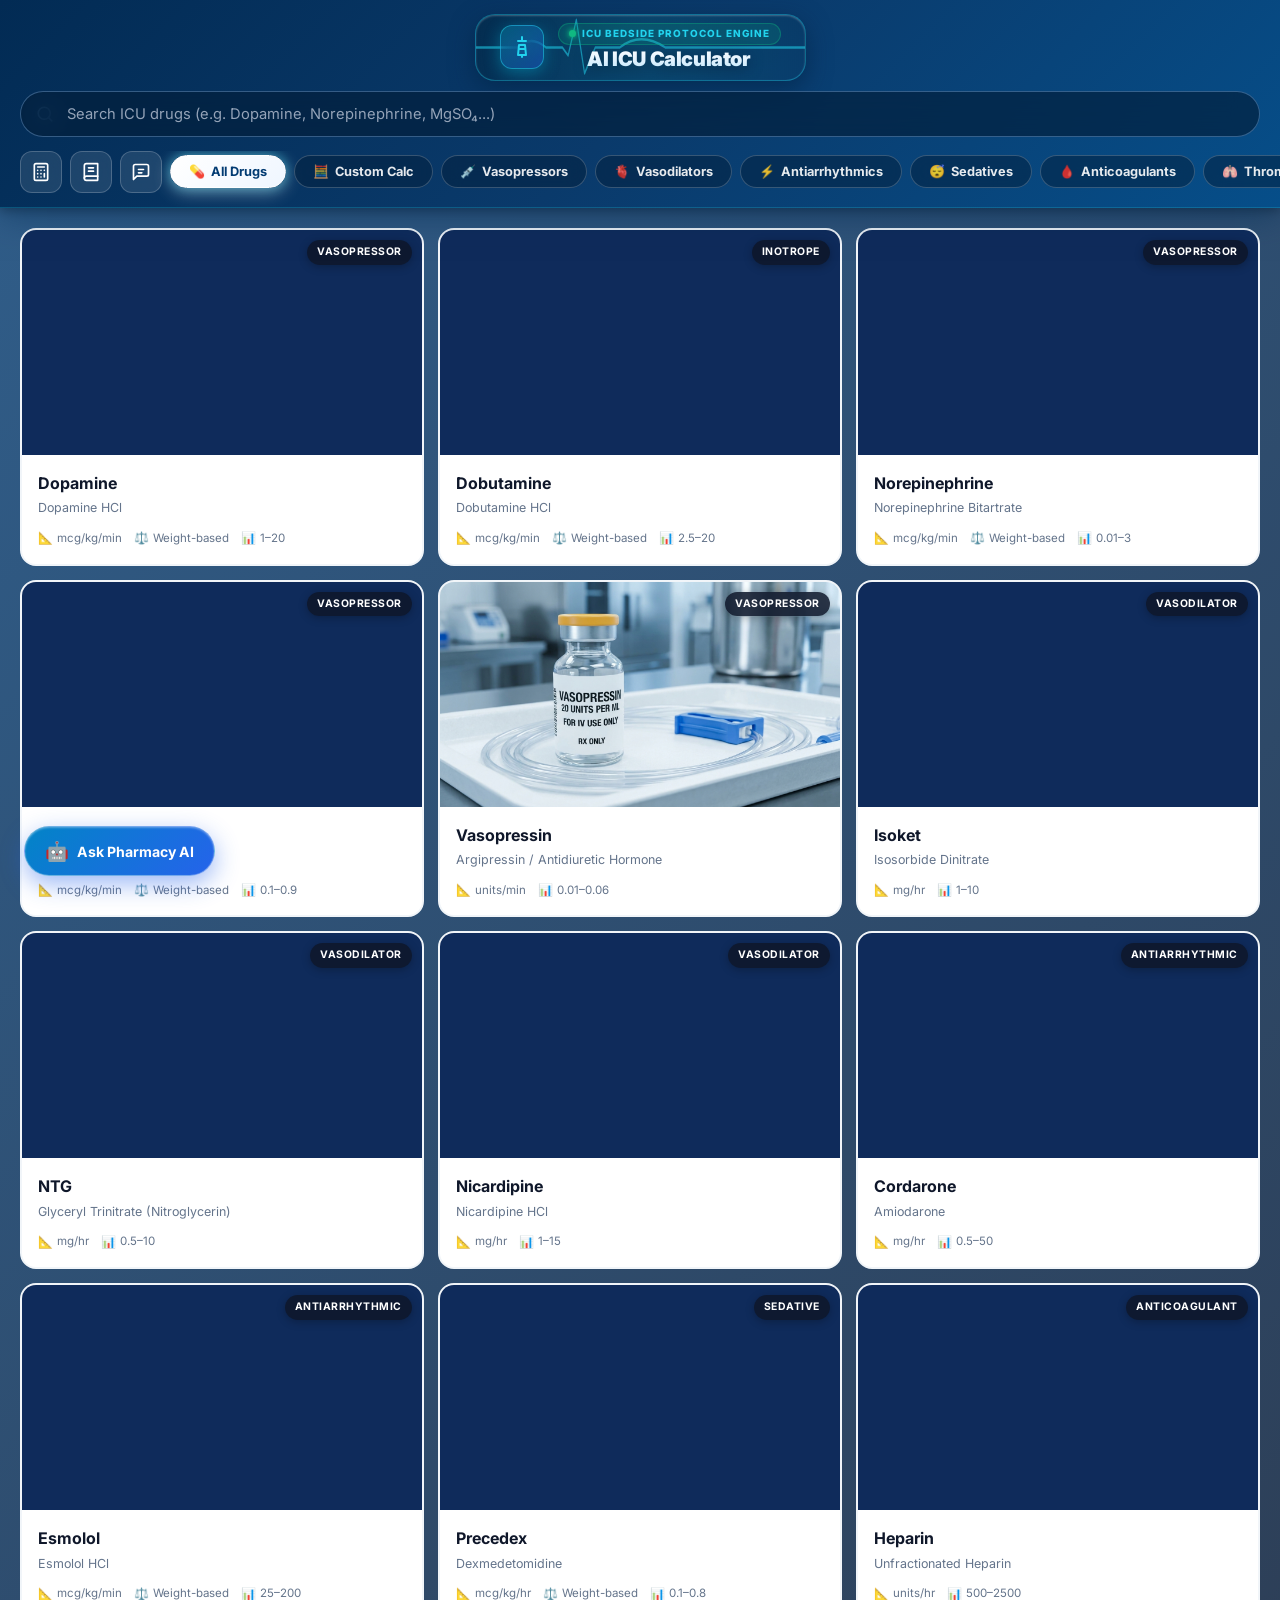
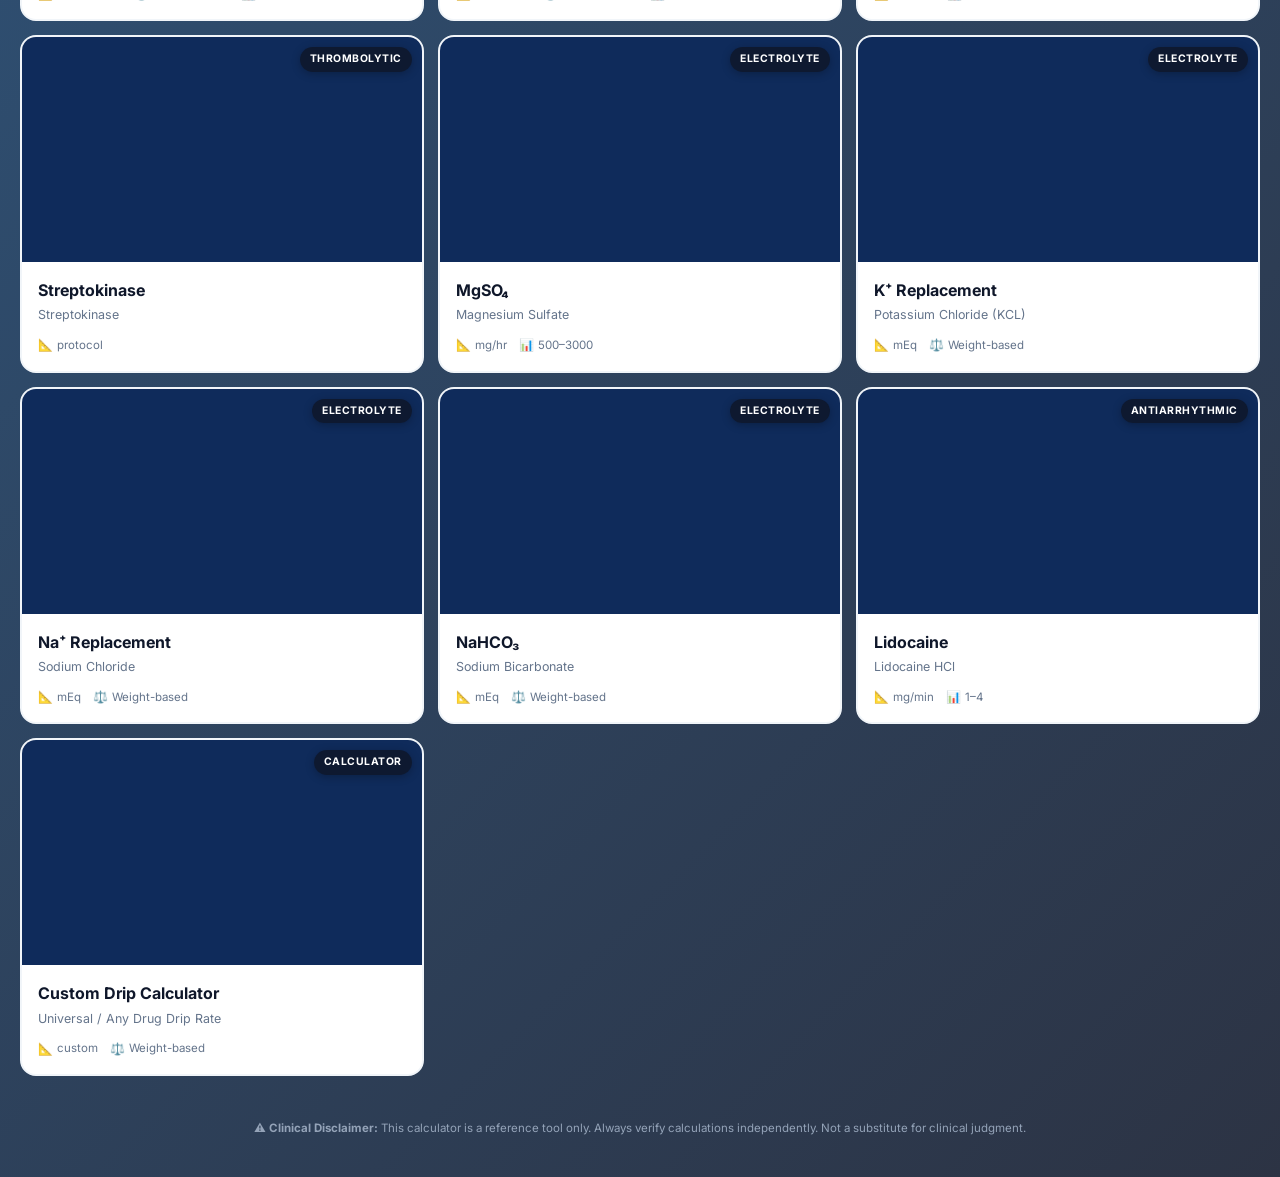
==== wwwroot/index.html @ 74f1063a "Update wwwroot branding to Al ICU Calculator" ====
<!DOCTYPE html>
<html lang="en">
<head>
  <meta charset="UTF-8">
  <meta name="viewport" content="width=device-width, initial-scale=1.0, user-scalable=no">
  <meta name="description" content="ICU Drip Rate Calculator — Compute IV drip rates for vasopressors, antiarrhythmics, vasodilators, sedatives, anticoagulants, and electrolytes. Based on clinical drip computation references.">
  <meta name="theme-color" content="#F97316">
  <meta name="apple-mobile-web-app-capable" content="yes">
  <meta name="apple-mobile-web-app-status-bar-style" content="default">
  <title>Al ICU Calculator</title>
  <link rel="stylesheet" href="style.css">
  <link rel="icon" href="data:image/svg+xml,<svg xmlns='http://www.w3.org/2000/svg' viewBox='0 0 100 100'><text y='80' font-size='80'>💧</text></svg>">
</head>
<body>

  <!-- ════════ Header ════════ -->
  <!-- ════════ ICU Telemetry Header ════════ -->
  <header class="app-header icu-theme-header">
    <div class="header-top">
      <div class="header-left-space"></div>

      <div class="header-brand icu-monitor-frame">
        <!-- ECG Heartbeat Pulse Line Background -->
        <div class="icu-ecg-bar">
          <svg class="icu-ecg-wave" viewBox="0 0 800 40" preserveAspectRatio="none">
            <path d="M0,20 L50,20 Q67,12 85,20 L105,20 L112,25 L122,3 L132,36 L145,20 L175,20 Q200,10 230,20 L400,20 L450,20 Q467,12 485,20 L505,20 L512,25 L522,3 L532,36 L545,20 L575,20 Q600,10 630,20 L800,20"
                  fill="none" stroke="#22D3EE" stroke-width="1.5" stroke-linecap="round" stroke-linejoin="round" opacity="0.55" />
          </svg>
        </div>
        <div class="header-icon icu-brand-badge" title="ICU Drip Rate Engine">
          <!-- IV Drip Medical SVG Icon -->
          <svg width="24" height="24" viewBox="0 0 24 24" fill="none" stroke="currentColor" stroke-width="2" stroke-linecap="round" stroke-linejoin="round">
            <path d="M12 2v4M8 6h8M9 10h6l1 10H8L9 10zM12 20v2M10 14h4" />
          </svg>
        </div>
        <div class="header-title">
          <div class="icu-status-pill">
            <span class="icu-live-dot"></span>
            <span class="icu-status-text">ICU BEDSIDE PROTOCOL ENGINE</span>
          </div>
          <h1>Al ICU Calculator</h1>
        </div>
      </div>
    </div>

    <!-- Search Container -->
    <div class="search-container">
      <div class="search-wrapper icu-search-wrapper">
        <span class="search-icon icu-search-icon">
          <svg width="18" height="18" viewBox="0 0 24 24" fill="none" stroke="currentColor" stroke-width="2.2" stroke-linecap="round" stroke-linejoin="round">
            <circle cx="11" cy="11" r="8" />
            <line x1="21" y1="21" x2="16.65" y2="16.65" />
          </svg>
        </span>
        <input type="text" class="search-input icu-search-input" id="searchInput"
               placeholder="Search ICU drugs (e.g. Dopamine, Norepinephrine, MgSO₄...)"
               autocomplete="off" spellcheck="false">
        <button class="search-clear" onclick="clearSearch()" aria-label="Clear search">✕</button>
      </div>
    </div>

    <!-- Category Pills Bar -->
    <div class="category-bar">
      <!-- Clinical Math Calculator Button -->
      <button class="header-btn icu-action-btn category-bar-btn" onclick="openMathCalc()" title="Clinical Math Calculator" aria-label="Open clinical math calculator">
        <svg width="20" height="20" viewBox="0 0 24 24" fill="none" stroke="currentColor" stroke-width="2" stroke-linecap="round" stroke-linejoin="round">
          <rect x="4" y="2" width="16" height="20" rx="2" />
          <line x1="8" y1="6" x2="16" y2="6" />
          <line x1="16" y1="14" x2="16" y2="18" />
          <path d="M8 10h.01M12 10h.01M16 10h.01M8 14h.01M12 14h.01M8 18h.01M12 18h.01" />
        </svg>
      </button>
      <!-- Quick Reference Guide Button -->
      <button class="header-btn icu-action-btn category-bar-btn" onclick="openQuickRef()" title="Quick Reference Guide" aria-label="Open quick reference panel">
        <svg width="20" height="20" viewBox="0 0 24 24" fill="none" stroke="currentColor" stroke-width="2" stroke-linecap="round" stroke-linejoin="round">
          <path d="M4 19.5A2.5 2.5 0 0 1 6.5 17H20" />
          <path d="M6.5 2H20v20H6.5A2.5 2.5 0 0 1 4 19.5v-15A2.5 2.5 0 0 1 6.5 2z" />
          <line x1="9" y1="7" x2="15" y2="7" />
          <line x1="9" y1="11" x2="15" y2="11" />
        </svg>
      </button>
      <!-- AI Pharmacy Chatbot Button -->
      <button class="header-btn icu-action-btn category-bar-btn" onclick="openChatbot()" title="AI Critical Care Pharmacy Assistant" aria-label="Open AI Pharmacy Assistant">
        <svg width="20" height="20" viewBox="0 0 24 24" fill="none" stroke="currentColor" stroke-width="2" stroke-linecap="round" stroke-linejoin="round">
          <path d="M21 15a2 2 0 0 1-2 2H7l-4 4V5a2 2 0 0 1 2-2h14a2 2 0 0 1 2 2z"></path>
          <line x1="9" y1="9" x2="15" y2="9"></line>
          <line x1="9" y1="13" x2="13" y2="13"></line>
        </svg>
      </button>
      <div class="category-pills" id="categoryPills"></div>
    </div>
  </header>

  <!-- ════════ Main Content ════════ -->
  <main class="app-main">
    <div class="drug-grid" id="drugGrid"></div>
  </main>

  <!-- ════════ Calculator Panel (Slide-in) ════════ -->
  <div class="calc-overlay" id="calcOverlay"></div>
  <div class="calc-panel" id="calcPanel">
    <div class="calc-panel-header">
      <div class="calc-panel-top">
        <button class="calc-back-btn" onclick="closeCalculator()" aria-label="Close calculator">←</button>
        <span></span>
      </div>
      <div class="calc-drug-name" id="calcDrugName"></div>
      <div class="calc-drug-generic" id="calcDrugGeneric"></div>
      <div class="calc-drug-formulation" id="calcDrugFormulation"></div>
    </div>
    <div class="calc-body" id="calcPanelContent"></div>

    <!-- ════════ Floating Transparent Orange Back Button ════════ -->
    <button class="calc-floating-back-btn" onclick="closeCalculator()" aria-label="Back to medications list" title="Back to medications list">
      <span style="font-size: 1.1rem; font-weight: 900;">←</span>
      <span style="font-size: 0.82rem; font-weight: 700; letter-spacing: 0.3px;">Back</span>
    </button>
  </div>

  <!-- ════════ Quick Reference Panel (Slide-in from left) ════════ -->
  <div class="quick-ref-overlay" id="quickRefOverlay"></div>
  <div class="quick-ref-panel" id="quickRefPanel">
    <div class="quick-ref-header">
      <h2>📖 Quick Reference</h2>
      <button class="quick-ref-close" onclick="closeQuickRef()" aria-label="Close reference panel">✕</button>
    </div>
    <div class="quick-ref-body" id="quickRefBody"></div>
  </div>

  <!-- ════════ Clinical Math Calculator Modal ════════ -->
  <div class="math-calc-overlay" id="mathCalcOverlay">
    <div class="math-calc-modal">
      <div class="math-calc-header">
        <h3>🧮 Handheld Calculator</h3>
        <button class="math-calc-close" onclick="closeMathCalc()" aria-label="Close math calculator">✕</button>
      </div>
      <div class="math-calc-screen">
        <div class="math-calc-history" id="mathCalcHistory"></div>
        <div class="math-calc-output" id="mathCalcOutput">0</div>
      </div>
      <div class="math-calc-grid">
        <button class="math-btn action" onclick="mathCalcInput('C')">C</button>
        <button class="math-btn action" onclick="mathCalcInput('pm')">±</button>
        <button class="math-btn action" onclick="mathCalcInput('%')">%</button>
        <button class="math-btn op" onclick="mathCalcInput('/')">÷</button>

        <button class="math-btn" onclick="mathCalcInput('7')">7</button>
        <button class="math-btn" onclick="mathCalcInput('8')">8</button>
        <button class="math-btn" onclick="mathCalcInput('9')">9</button>
        <button class="math-btn op" onclick="mathCalcInput('*')">×</button>

        <button class="math-btn" onclick="mathCalcInput('4')">4</button>
        <button class="math-btn" onclick="mathCalcInput('5')">5</button>
        <button class="math-btn" onclick="mathCalcInput('6')">6</button>
        <button class="math-btn op" onclick="mathCalcInput('-')">−</button>

        <button class="math-btn" onclick="mathCalcInput('1')">1</button>
        <button class="math-btn" onclick="mathCalcInput('2')">2</button>
        <button class="math-btn" onclick="mathCalcInput('3')">3</button>
        <button class="math-btn op" onclick="mathCalcInput('+')">+</button>

        <button class="math-btn action" onclick="mathCalcInput('back')">⌫</button>
        <button class="math-btn" onclick="mathCalcInput('0')">0</button>
        <button class="math-btn" onclick="mathCalcInput('.')">.</button>
        <button class="math-btn equals" onclick="mathCalcInput('=')">=</button>
      </div>
    </div>
  </div>

  <!-- ════════ Dosing Table & Spreadsheet Exporter Modal ════════ -->
  <div class="dosing-table-overlay" id="dosingTableOverlay" onclick="if(event.target===this) closeDosingTable()">
    <div class="dosing-table-modal">
      <div class="dosing-table-header">
        <div>
          <h3>📊 Bedside Dosing Table & Computation Guide</h3>
          <div class="dosing-table-sub" id="dosingTableSub">Full dosage progression & drop rate chart</div>
        </div>
        <button class="math-calc-close" onclick="closeDosingTable()" aria-label="Close modal">✕</button>
      </div>

      <div class="dosing-table-toolbar">
        <div style="font-size: 0.8rem; font-weight: 700; color: var(--orange-700);">
          Export Options:
        </div>
        <div style="display: flex; gap: 8px; flex-wrap: wrap;">
          <button class="dosing-table-btn dosing-table-btn-excel" onclick="exportDosingTableCSV()">
            📥 Download Excel File (.csv)
          </button>
          <button class="dosing-table-btn dosing-table-btn-sheets" onclick="copyDosingTableTSV()">
            📋 Copy for Google Sheets
          </button>
          <button class="dosing-table-btn dosing-table-btn-print" onclick="printDosingTable()">
            🖨️ Print
          </button>
        </div>
      </div>

      <div class="dosing-table-body" id="dosingTableBody">
        <!-- Dynamically generated table content -->
      </div>
    </div>
  </div>

  <!-- ════════ Disclaimer ════════ -->
  <footer style="text-align:center; padding: 24px 20px 40px; font-size: 0.72rem; color: var(--gray-400); line-height: 1.5;">
    <strong>⚠️ Clinical Disclaimer:</strong> This calculator is a reference tool only.
    Always verify calculations independently. Not a substitute for clinical judgment.
  </footer>

  <!-- ════════ Liability Disclaimer Modal (must accept before use) ════════ -->
  <div class="disclaimer-overlay" id="disclaimerOverlay">
    <div class="disclaimer-modal">
      <div class="disclaimer-header">
        <h3>⚠️ Medical &amp; Liability Disclaimer</h3>
      </div>
      <div class="disclaimer-body">
        <p>This app is a bedside calculation aid only. It is <strong>not</strong> a substitute for clinical judgment, institutional protocol, or verification by a pharmacist or physician.</p>
        <p>By using this calculator, you acknowledge and agree that:</p>
        <ul>
          <li>You are solely and personally responsible for independently verifying every dose, concentration, and flow rate before administration.</li>
          <li>This app is provided "as is," with no warranty of accuracy, and the app creator is not liable for any error, bug, or miscalculation.</li>
          <li>The app creator is not responsible, by any means, for any damages, injuries, or harm — to you or to any patient — arising from use of this app.</li>
        </ul>
        <p>If you do not agree, do not use this application.</p>
      </div>
      <div class="disclaimer-footer">
        <button class="disclaimer-agree-btn" onclick="agreeDisclaimer()">I Understand &amp; Agree</button>
      </div>
    </div>
  </div>

  <!-- ════════ AI Pharmacy Assistant Floating Button (FAB) ════════ -->
  <button class="chatbot-fab" onclick="toggleChatbot()" title="AI Pharmacy Assistant" aria-label="Open AI Pharmacy Assistant Chatbot">
    <span class="chatbot-fab-icon">🤖</span>
    <span class="chatbot-fab-label">Ask Pharmacy AI</span>
  </button>

  <!-- ════════ AI Critical Care Pharmacy Assistant Modal ════════ -->
  <div class="chatbot-overlay" id="chatbotOverlay"></div>
  <div class="chatbot-modal" id="chatbotModal">
    <div class="chatbot-header">
      <div class="chatbot-header-title">
        <span class="chatbot-avatar">🤖</span>
        <div>
          <h3>AI Critical Care Pharmacy Assistant</h3>
          <div class="chatbot-status">Bedside Pharmacotherapy &amp; Compatibility Guide</div>
        </div>
      </div>
      <button class="math-calc-close" onclick="closeChatbot()" aria-label="Close chatbot">✕</button>
    </div>

    <!-- Quick Suggestions -->
    <div class="chatbot-suggestions">
      <span class="chatbot-suggestion-pill" onclick="askSuggestedQuestion('What is the standard fixed dose for Vasopressin?')">💧 Vasopressin Dose</span>
      <span class="chatbot-suggestion-pill" onclick="askSuggestedQuestion('Is Furosemide compatible with Amiodarone at Y-site?')">❌ Furosemide + Amiodarone Y-Site</span>
      <span class="chatbot-suggestion-pill" onclick="askSuggestedQuestion('Tell me about Propofol Infusion Syndrome (PRIS)')">🧪 Propofol &amp; PRIS</span>
      <span class="chatbot-suggestion-pill" onclick="askSuggestedQuestion('What are the Surviving Sepsis Campaign pressor guidelines?')">🛡️ Sepsis Pressor Protocol</span>
    </div>

    <!-- Chat Messages Window -->
    <div class="chatbot-messages" id="chatbotMessages">
      <div class="chat-bubble bot-bubble">
        Hello! I am your <strong>ICU Critical Care Pharmacy Assistant</strong>. Ask me anything about ICU drug monographs, Y-site physical compatibilities, dosing calculations, or evidence-based practice guidelines.
      </div>
    </div>

    <!-- Chat Input Form -->
    <div class="chatbot-input-bar">
      <input type="text" id="chatbotInput" class="chatbot-input" placeholder="Ask about drug dose, Y-site compatibility, guidelines..." autocomplete="off">
      <button class="chatbot-send-btn" onclick="sendChatMessage()" aria-label="Send message">
        <svg width="18" height="18" viewBox="0 0 24 24" fill="none" stroke="currentColor" stroke-width="2.5" stroke-linecap="round" stroke-linejoin="round">
          <line x1="22" y1="2" x2="11" y2="13"></line>
          <polygon points="22 2 15 22 11 13 2 9 22 2"></polygon>
        </svg>
      </button>
    </div>
  </div>

  <script src="app.js"></script>
  <script src="chatbot.js"></script>
</body>
</html>
---- wwwroot/style.css ----
/* ============================================================
   ICU Drip Rate Calculator — Design System
   Theme: Medical Blue UI
   ============================================================ */

@import url('https://fonts.googleapis.com/css2?family=Inter:wght@300;400;500;600;700;800;900&display=swap');

/* ── CSS Custom Properties ── */
:root {
  /* ── Medical Blue Palette ── */
  --blue-50: #EFF6FF;
  --blue-100: #DBEAFE;
  --blue-200: #BFDBFE;
  --blue-300: #93C5FD;
  --blue-400: #60A5FA;
  --blue-500: #2563EB;
  --blue-600: #1D4ED8;
  --blue-700: #1E40AF;
  --blue-800: #1E3A8A;
  --blue-900: #0F2B5B;
  --blue-950: #023B72;

  /* ── Slate / Charcoal Grey Palette ── */
  --slate-50: #F8FAFC;
  --slate-100: #F1F5F9;
  --slate-200: #E2E8F0;
  --slate-300: #CBD5E1;
  --slate-400: #94A3B8;
  --slate-500: #64748B;
  --slate-600: #475569;
  --slate-700: #334155;
  --slate-800: #1E293B;
  --slate-900: #0F172A;

  /* ── Mapped System Colors to Medical Blue ── */
  --orange-50: #EFF6FF;
  --orange-100: #DBEAFE;
  --orange-200: #BFDBFE;
  --orange-300: #93C5FD;
  --orange-400: #60A5FA;
  --orange-500: #2563EB;
  --orange-600: #1D4ED8;
  --orange-700: #1E40AF;
  --orange-800: #1E3A8A;
  --orange-900: #023B72;

  --white: #FFFFFF;
  --gray-50: #F8FAFC;
  --gray-100: #F1F5F9;
  --gray-200: #E2E8F0;
  --gray-300: #CBD5E1;
  --gray-400: #94A3B8;
  --gray-500: #64748B;
  --gray-600: #475569;
  --gray-700: #334155;
  --gray-800: #1E293B;
  --gray-900: #0F172A;

  --success: #10B981;
  --success-bg: #ECFDF5;
  --warning: #F59E0B;
  --warning-bg: #FFFBEB;
  --danger: #EF4444;
  --danger-bg: #FEF2F2;
  --info: #2563EB;
  --info-bg: #EFF6FF;

  --shadow-sm: 0 1px 2px rgba(15, 23, 42, 0.05);
  --shadow-md: 0 4px 12px rgba(15, 23, 42, 0.08);
  --shadow-lg: 0 8px 30px rgba(15, 23, 42, 0.12);
  --shadow-xl: 0 20px 50px rgba(15, 23, 42, 0.15);
  --shadow-orange: 0 4px 20px rgba(37, 99, 235, 0.35);
  --shadow-blue: 0 6px 24px rgba(2, 59, 114, 0.4);

  --radius-sm: 8px;
  --radius-md: 12px;
  --radius-lg: 16px;
  --radius-xl: 20px;
  --radius-full: 9999px;

  --transition-fast: 150ms cubic-bezier(0.4, 0, 0.2, 1);
  --transition-base: 250ms cubic-bezier(0.4, 0, 0.2, 1);
  --transition-slow: 400ms cubic-bezier(0.4, 0, 0.2, 1);
  --transition-spring: 500ms cubic-bezier(0.34, 1.56, 0.64, 1);
}

/* ── Reset & Global ── */
* {
  margin: 0;
  padding: 0;
  box-sizing: border-box;
}

html {
  font-size: 16px;
  scroll-behavior: smooth;
  -webkit-tap-highlight-color: transparent;
}

body {
  font-family: 'Inter', -apple-system, BlinkMacSystemFont, sans-serif;
  background: linear-gradient(135deg, rgba(2, 59, 114, 0.82) 0%, rgba(15, 23, 42, 0.88) 100%), url('assets/bg.jpg') center/cover no-repeat;
  background-attachment: scroll;
  color: var(--gray-800);
  line-height: 1.6;
  min-height: 100vh;
  overflow-x: hidden;
}

/* ── Scrollbar ── */
::-webkit-scrollbar { width: 6px; height: 6px; }
::-webkit-scrollbar-track { background: transparent; }
::-webkit-scrollbar-thumb { background: var(--blue-300); border-radius: var(--radius-full); }
::-webkit-scrollbar-thumb:hover { background: var(--blue-400); }

/* ── ICU Telemetry Theme Header ── */
.app-header.icu-theme-header {
  background: linear-gradient(135deg, #022B54 0%, #0A3A6B 50%, #064E89 100%);
  color: var(--white);
  padding: 0;
  position: sticky;
  top: 0;
  z-index: 100;
  box-shadow: 0 8px 30px rgba(2, 43, 84, 0.5), 0 2px 10px rgba(0, 0, 0, 0.3);
  backdrop-filter: blur(16px);
  -webkit-backdrop-filter: blur(16px);
  border-bottom: 1px solid rgba(34, 211, 238, 0.25);
  overflow: hidden;
}

/* ECG Pulse Heartbeat Wave Animation — sits behind the brand title */
.icu-ecg-bar {
  position: absolute;
  inset: 0;
  overflow: hidden;
  z-index: 0;
  pointer-events: none;
}

.icu-ecg-wave {
  width: 200%;
  height: 100%;
  display: block;
  animation: ecgScroll 6s linear infinite;
}

@keyframes ecgScroll {
  0% { transform: translateX(0); }
  100% { transform: translateX(-50%); }
}

.header-top {
  display: grid;
  grid-template-columns: 1fr auto 1fr;
  align-items: center;
  padding: 14px 20px 10px;
  gap: 16px;
}

.header-left-space {
  grid-column: 1;
}

.header-brand.icu-monitor-frame {
  grid-column: 2;
  display: flex;
  align-items: center;
  justify-content: center;
  gap: 14px;
  padding: 8px 24px;
  background: linear-gradient(135deg, rgba(2, 35, 68, 0.82) 0%, rgba(8, 55, 102, 0.82) 100%);
  border: 1.5px solid rgba(34, 211, 238, 0.4);
  border-radius: var(--radius-xl);
  box-shadow: 0 8px 25px rgba(2, 35, 68, 0.6), inset 0 1px 2px rgba(255, 255, 255, 0.25);
  backdrop-filter: blur(14px);
  -webkit-backdrop-filter: blur(14px);
  position: relative;
  overflow: hidden;
  transition: all 0.3s cubic-bezier(0.34, 1.56, 0.64, 1);
  text-align: center;
}

.header-brand.icu-monitor-frame::before {
  content: '';
  position: absolute;
  top: -50%;
  left: -50%;
  width: 200%;
  height: 200%;
  background: radial-gradient(circle, rgba(34, 211, 238, 0.15) 0%, transparent 65%);
  pointer-events: none;
  animation: telemetryPulseGlow 4s infinite ease-in-out;
}

@keyframes telemetryPulseGlow {
  0%, 100% { opacity: 0.5; transform: scale(1); }
  50% { opacity: 0.95; transform: scale(1.1); }
}

.header-brand.icu-monitor-frame:hover {
  border-color: #22D3EE;
  box-shadow: 0 12px 32px rgba(34, 211, 238, 0.4), inset 0 1px 3px rgba(255, 255, 255, 0.4);
  transform: translateY(-2px);
}

.icu-brand-badge {
  width: 44px;
  height: 44px;
  flex-shrink: 0;
  position: relative;
  z-index: 1;
  background: linear-gradient(135deg, rgba(6, 182, 212, 0.3), rgba(37, 99, 235, 0.4));
  border: 1.5px solid rgba(34, 211, 238, 0.5);
  border-radius: var(--radius-md);
  display: flex;
  align-items: center;
  justify-content: center;
  color: #22D3EE;
  box-shadow: 0 4px 16px rgba(6, 182, 212, 0.4);
  backdrop-filter: blur(10px);
  transition: var(--transition-fast);
}

.icu-brand-badge:hover {
  transform: scale(1.08) rotate(5deg);
  border-color: #22D3EE;
  box-shadow: 0 6px 24px rgba(34, 211, 238, 0.6);
}

.header-title {
  display: flex;
  flex-direction: column;
  align-items: center;
  justify-content: center;
  position: relative;
  z-index: 1;
}

.icu-status-pill {
  display: inline-flex;
  align-items: center;
  gap: 6px;
  margin-bottom: 2px;
  padding: 2px 10px;
  background: rgba(16, 185, 129, 0.15);
  border: 1px solid rgba(16, 185, 129, 0.35);
  border-radius: var(--radius-full);
}

.icu-live-dot {
  width: 7px;
  height: 7px;
  background: #10B981;
  border-radius: 50%;
  box-shadow: 0 0 10px #10B981, 0 0 4px #10B981;
  animation: livePulse 1.8s infinite ease-in-out;
}

@keyframes livePulse {
  0%, 100% { opacity: 1; transform: scale(1); }
  50% { opacity: 0.35; transform: scale(0.8); }
}

.icu-status-text {
  font-size: 0.62rem;
  font-weight: 800;
  letter-spacing: 1px;
  color: #22D3EE;
  text-transform: uppercase;
}

.header-title h1 {
  font-size: 1.25rem;
  font-weight: 900;
  letter-spacing: -0.02em;
  line-height: 1.25;
  background: linear-gradient(180deg, #FFFFFF 0%, #E0F2FE 55%, #BAE6FD 100%);
  -webkit-background-clip: text;
  -webkit-text-fill-color: transparent;
  filter: drop-shadow(0 2px 8px rgba(0, 0, 0, 0.4));
}

.header-title p {
  font-size: 0.66rem;
  font-weight: 800;
  letter-spacing: 1px;
  color: #38BDF8;
  text-transform: uppercase;
  margin-top: 1px;
}

.header-actions {
  grid-column: 3;
  justify-self: end;
  display: flex;
  gap: 10px;
}

.icu-action-btn {
  width: 42px;
  height: 42px;
  border: 1.5px solid rgba(255, 255, 255, 0.2);
  background: rgba(255, 255, 255, 0.1);
  color: var(--white);
  border-radius: var(--radius-md);
  cursor: pointer;
  display: flex;
  align-items: center;
  justify-content: center;
  transition: var(--transition-fast);
  backdrop-filter: blur(10px);
}

.icu-action-btn:hover {
  background: rgba(34, 211, 238, 0.25);
  border-color: rgba(34, 211, 238, 0.7);
  color: #22D3EE;
  transform: translateY(-3px) scale(1.08);
  box-shadow: 0 6px 20px rgba(34, 211, 238, 0.45);
}

.icu-action-btn:active {
  transform: scale(0.94);
}

.icu-action-btn svg {
  transition: transform 0.25s cubic-bezier(0.34, 1.56, 0.64, 1);
}

.icu-action-btn:hover svg {
  transform: rotate(8deg) scale(1.1);
}

/* ── Animated Search Bar ── */
.search-container {
  padding: 0 20px 14px;
}

.search-wrapper.icu-search-wrapper {
  position: relative;
  display: flex;
  align-items: center;
}

.icu-search-icon {
  position: absolute;
  left: 16px;
  color: #93C5FD;
  display: flex;
  align-items: center;
  justify-content: center;
  pointer-events: none;
  transition: transform 0.3s ease, color 0.3s ease;
}

.icu-search-wrapper:hover .icu-search-icon {
  color: #22D3EE;
  transform: scale(1.15) rotate(-5deg);
}

.icu-search-input {
  width: 100%;
  height: 46px;
  padding: 0 44px 0 46px;
  border: 1.5px solid rgba(147, 197, 253, 0.35);
  border-radius: var(--radius-full);
  background: rgba(2, 30, 58, 0.65);
  color: var(--white);
  font-size: 0.92rem;
  font-family: inherit;
  outline: none;
  backdrop-filter: blur(14px);
  transition: all 0.3s cubic-bezier(0.34, 1.56, 0.64, 1);
  animation: searchGlowPulse 4s infinite ease-in-out;
}

@keyframes searchGlowPulse {
  0%, 100% { border-color: rgba(147, 197, 253, 0.35); box-shadow: 0 4px 15px rgba(2, 43, 84, 0.3); }
  50% { border-color: rgba(34, 211, 238, 0.55); box-shadow: 0 4px 20px rgba(34, 211, 238, 0.2); }
}

.icu-search-input::placeholder {
  color: rgba(219, 234, 254, 0.65);
  transition: opacity 0.25s ease;
}

.icu-search-input:focus::placeholder {
  opacity: 0.4;
}

.icu-search-input:focus {
  border-color: #22D3EE;
  background: rgba(2, 30, 58, 0.9);
  box-shadow: 0 0 25px rgba(34, 211, 238, 0.4), 0 0 0 4px rgba(34, 211, 238, 0.2);
  transform: translateY(-1px);
}
  font-size: 16px;
  opacity: 0.7;
  color: var(--orange-700);
  pointer-events: none;
}

.search-input {
  width: 100%;
  height: 44px;
  padding: 0 44px 0 42px;
  border: 2px solid transparent;
  border-radius: var(--radius-full);
  background: rgba(255,255,255,0.95);
  color: var(--gray-800);
  font-size: 0.9rem;
  font-family: inherit;
  outline: none;
  transition: var(--transition-fast);
}

.search-input::placeholder {
  color: var(--gray-400);
}

.search-input:focus {
  border-color: var(--orange-300);
  box-shadow: 0 0 0 3px rgba(249,115,22,0.15);
}

.search-clear {
  position: absolute;
  right: 10px;
  width: 28px;
  height: 28px;
  border: none;
  background: var(--gray-200);
  color: var(--gray-500);
  border-radius: 50%;
  cursor: pointer;
  display: none;
  align-items: center;
  justify-content: center;
  font-size: 14px;
  transition: var(--transition-fast);
}

.search-clear.visible {
  display: flex;
}

.search-clear:hover {
  background: var(--gray-300);
}

/* ── Category Pills ── */
.category-bar {
  display: flex;
  align-items: center;
  gap: 8px;
  padding: 0 20px 14px;
  overflow-x: auto;
  scrollbar-width: none;
  -ms-overflow-style: none;
}

.category-bar::-webkit-scrollbar { display: none; }

.category-bar-btn {
  flex-shrink: 0;
}

.category-pills {
  display: flex;
  gap: 8px;
  min-width: max-content;
}

.category-pill {
  padding: 8px 18px;
  border: 1px solid rgba(255, 255, 255, 0.2);
  border-radius: var(--radius-full);
  font-size: 0.8rem;
  font-weight: 700;
  font-family: inherit;
  cursor: pointer;
  white-space: nowrap;
  transition: all 0.25s cubic-bezier(0.34, 1.56, 0.64, 1);
  background: rgba(2, 30, 58, 0.5);
  color: rgba(255, 255, 255, 0.9);
  backdrop-filter: blur(10px);
  animation: pillEntrance 0.5s cubic-bezier(0.34, 1.56, 0.64, 1) both;
  display: inline-flex;
  align-items: center;
  gap: 6px;
}

@keyframes pillEntrance {
  0% { opacity: 0; transform: translateY(12px) scale(0.92); }
  100% { opacity: 1; transform: translateY(0) scale(1); }
}

.category-pill:hover {
  background: rgba(34, 211, 238, 0.25);
  border-color: rgba(34, 211, 238, 0.6);
  color: #FFFFFF;
  transform: translateY(-2px) scale(1.04);
  box-shadow: 0 4px 14px rgba(34, 211, 238, 0.3);
}

.category-pill:active {
  transform: translateY(0) scale(0.97);
}

.category-pill.active {
  background: linear-gradient(135deg, #FFFFFF 0%, #EFF6FF 100%);
  color: #023B72;
  border-color: #FFFFFF;
  box-shadow: 0 4px 18px rgba(255, 255, 255, 0.4), 0 0 12px rgba(34, 211, 238, 0.5);
  animation: activePillGlow 3s infinite ease-in-out;
}

@keyframes activePillGlow {
  0%, 100% { box-shadow: 0 4px 18px rgba(255, 255, 255, 0.4), 0 0 12px rgba(34, 211, 238, 0.5); }
  50% { box-shadow: 0 6px 24px rgba(255, 255, 255, 0.6), 0 0 18px rgba(34, 211, 238, 0.8); }
}

/* ── Main Content Area ── */
.app-main {
  padding: 20px;
  max-width: 1400px;
  margin: 0 auto;
}

/* ── Drug Grid ── */
.drug-grid {
  display: grid;
  grid-template-columns: repeat(auto-fill, minmax(280px, 1fr));
  gap: 14px;
}

.drug-card {
  background: var(--white);
  border-radius: var(--radius-lg);
  padding: 0;
  cursor: pointer;
  border: 2px solid var(--gray-100);
  transition: var(--transition-base);
  position: relative;
  overflow: hidden;
  display: flex;
  flex-direction: column;
}

.drug-card::before {
  content: '';
  position: absolute;
  top: 0;
  left: 0;
  right: 0;
  height: 4px;
  background: var(--card-accent, var(--blue-500));
  opacity: 0;
  transition: var(--transition-fast);
  z-index: 2;
}

.drug-card:hover {
  border-color: var(--blue-300);
  box-shadow: var(--shadow-lg);
  transform: translateY(-3px);
}

.drug-card:hover::before {
  opacity: 1;
}

.drug-card.selected {
  border-color: var(--blue-500);
  box-shadow: var(--shadow-blue);
}

.drug-card.selected::before {
  opacity: 1;
}

.drug-card-banner {
  width: 100%;
  aspect-ratio: 16 / 9;
  background: var(--blue-900);
  position: relative;
  overflow: hidden;
}

.drug-card-banner-img {
  width: 100%;
  height: 100%;
  object-fit: cover;
  display: block;
  transition: transform 0.35s ease;
}

.drug-card:hover .drug-card-banner-img {
  transform: scale(1.06);
}

.drug-card-badge {
  position: absolute;
  top: 10px;
  right: 10px;
  font-size: 0.65rem;
  font-weight: 700;
  padding: 4px 10px;
  border-radius: var(--radius-full);
  background: rgba(15, 23, 42, 0.85);
  color: var(--white);
  backdrop-filter: blur(8px);
  -webkit-backdrop-filter: blur(8px);
  text-transform: uppercase;
  letter-spacing: 0.05em;
  box-shadow: 0 2px 8px rgba(0,0,0,0.25);
  z-index: 1;
}

.drug-card-body {
  padding: 16px;
  display: flex;
  flex-direction: column;
  flex-grow: 1;
}

.drug-card-name {
  font-size: 1rem;
  font-weight: 700;
  color: var(--gray-900);
  margin-bottom: 2px;
}

.drug-card-generic {
  font-size: 0.78rem;
  color: var(--gray-500);
  margin-bottom: 10px;
}

.drug-card-info {
  display: flex;
  gap: 12px;
  flex-wrap: wrap;
}

.drug-card-tag {
  font-size: 0.72rem;
  color: var(--gray-500);
  display: flex;
  align-items: center;
  gap: 4px;
}

.drug-card-tag span {
  font-size: 12px;
}

/* ── Empty State ── */
.empty-state {
  text-align: center;
  padding: 60px 20px;
  grid-column: 1 / -1;
}

.empty-state-icon {
  font-size: 48px;
  margin-bottom: 16px;
  opacity: 0.4;
}

.empty-state h3 {
  font-size: 1.1rem;
  color: var(--gray-600);
  margin-bottom: 6px;
}

.empty-state p {
  font-size: 0.85rem;
  color: var(--gray-400);
}

/* ── Calculator Panel (Slide-in Overlay) ── */
.calc-overlay {
  position: fixed;
  inset: 0;
  background: rgba(0,0,0,0.3);
  z-index: 200;
  opacity: 0;
  visibility: hidden;
  transition: var(--transition-base);
  backdrop-filter: blur(4px);
}

.calc-overlay.open {
  opacity: 1;
  visibility: visible;
}

.calc-panel {
  position: fixed;
  top: 0;
  right: 0;
  bottom: 0;
  width: min(520px, 100vw);
  background: var(--white);
  z-index: 201;
  transform: translateX(100%);
  transition: var(--transition-slow);
  display: flex;
  flex-direction: column;
  overflow: hidden;
}

.calc-panel.open {
  transform: translateX(0);
}

.calc-panel-header {
  background: linear-gradient(180deg, rgba(2, 59, 114, 0.65) 0%, rgba(15, 23, 42, 0.92) 100%), #023B72;
  background-size: cover;
  background-position: center;
  color: var(--white);
  padding: 24px 20px 20px;
  flex-shrink: 0;
  position: relative;
  min-height: 160px;
  display: flex;
  flex-direction: column;
  justify-content: flex-end;
  box-shadow: 0 4px 25px rgba(0, 0, 0, 0.35);
}

.calc-panel-top {
  display: flex;
  align-items: center;
  justify-content: space-between;
  margin-bottom: 12px;
}

.calc-back-btn {
  width: 40px;
  height: 40px;
  border: 1.5px solid rgba(255, 255, 255, 0.5);
  background: rgba(2, 59, 114, 0.75);
  color: var(--white);
  border-radius: var(--radius-full);
  cursor: pointer;
  display: flex;
  align-items: center;
  justify-content: center;
  font-size: 20px;
  font-weight: 700;
  backdrop-filter: blur(10px);
  -webkit-backdrop-filter: blur(10px);
  transition: var(--transition-fast);
  box-shadow: 0 4px 12px rgba(0, 0, 0, 0.3);
}

.calc-back-btn:hover {
  background: rgba(30, 64, 175, 0.95);
  border-color: rgba(255, 255, 255, 0.9);
  transform: scale(1.06);
}

/* ── Floating Medical Blue Back Button (Lower Right) ── */
.calc-floating-back-btn {
  position: fixed;
  bottom: 20px;
  right: 20px;
  z-index: 9999;
  display: flex;
  align-items: center;
  gap: 8px;
  padding: 12px 24px;
  background: linear-gradient(135deg, rgba(2, 59, 114, 0.95), rgba(30, 64, 175, 0.95));
  color: var(--white);
  border: 1.5px solid rgba(255, 255, 255, 0.75);
  border-radius: var(--radius-full);
  box-shadow: 0 10px 30px rgba(2, 59, 114, 0.6), 0 4px 14px rgba(0, 0, 0, 0.3);
  backdrop-filter: blur(12px);
  -webkit-backdrop-filter: blur(12px);
  cursor: pointer;
  outline: none;
  font-weight: 700;
  transition: all 0.25s cubic-bezier(0.34, 1.56, 0.64, 1);
  animation: floatBtnPulse 3s infinite ease-in-out;
}

.calc-floating-back-btn:hover {
  background: linear-gradient(135deg, rgba(30, 64, 175, 0.95), rgba(37, 99, 235, 0.95));
  transform: translateY(-3px) scale(1.05);
  box-shadow: 0 12px 28px rgba(37, 99, 235, 0.6), 0 6px 16px rgba(0, 0, 0, 0.3);
  border-color: rgba(255, 255, 255, 0.95);
}

.calc-floating-back-btn:active {
  transform: translateY(0) scale(0.98);
  box-shadow: 0 4px 12px rgba(2, 59, 114, 0.4);
}

@keyframes floatBtnPulse {
  0%, 100% {
    box-shadow: 0 10px 30px rgba(2, 59, 114, 0.6), 0 4px 14px rgba(0, 0, 0, 0.3);
  }
  50% {
    box-shadow: 0 14px 36px rgba(37, 99, 235, 0.75), 0 6px 18px rgba(0, 0, 0, 0.4);
  }
}

.calc-drug-name {
  font-size: 1.2rem;
  font-weight: 700;
}

.calc-drug-generic {
  font-size: 0.78rem;
  opacity: 0.85;
}

.calc-drug-formulation {
  font-size: 0.75rem;
  opacity: 0.75;
  margin-top: 4px;
}

/* ── Mode Switcher ── */
.mode-switcher {
  display: flex;
  background: var(--gray-100);
  border-radius: var(--radius-full);
  padding: 4px;
  margin: 16px 20px;
  flex-shrink: 0;
}

.mode-btn {
  flex: 1;
  padding: 10px 16px;
  border: none;
  border-radius: var(--radius-full);
  font-size: 0.82rem;
  font-weight: 600;
  font-family: inherit;
  cursor: pointer;
  transition: var(--transition-fast);
  background: transparent;
  color: var(--gray-500);
}

.mode-btn.active {
  background: var(--orange-500);
  color: var(--white);
  box-shadow: var(--shadow-sm);
}

.mode-btn:not(.active):hover {
  color: var(--gray-700);
}

/* ── Calculator Body ── */
.calc-body {
  flex: 1;
  overflow-y: auto;
  padding: 0 20px 20px;
}

/* ── Input Sections ── */
.calc-section {
  margin-bottom: 20px;
}

.calc-section-title {
  font-size: 0.72rem;
  font-weight: 700;
  text-transform: uppercase;
  letter-spacing: 0.06em;
  color: var(--gray-400);
  margin-bottom: 10px;
  padding-top: 4px;
}

.input-group {
  margin-bottom: 14px;
}

.input-label {
  display: flex;
  align-items: center;
  justify-content: space-between;
  margin-bottom: 6px;
}

.input-label-text {
  font-size: 0.85rem;
  font-weight: 600;
  color: var(--gray-700);
}

.input-label-unit {
  font-size: 0.75rem;
  color: var(--gray-400);
  font-weight: 500;
}

.input-wrapper {
  position: relative;
  display: flex;
  align-items: center;
}

.input-field {
  width: 100%;
  height: 48px;
  padding: 0 16px;
  border: 2px solid var(--gray-200);
  border-radius: var(--radius-md);
  font-size: 1rem;
  font-weight: 500;
  font-family: inherit;
  color: var(--gray-800);
  background: var(--white);
  outline: none;
  transition: var(--transition-fast);
  -moz-appearance: textfield;
}

.input-field::-webkit-outer-spin-button,
.input-field::-webkit-inner-spin-button {
  -webkit-appearance: none;
  margin: 0;
}

.input-field:focus {
  border-color: var(--orange-400);
  box-shadow: 0 0 0 3px rgba(249,115,22,0.1);
}

.input-field.warning {
  border-color: var(--warning);
  box-shadow: 0 0 0 3px rgba(217,119,6,0.1);
}

.input-field.danger {
  border-color: var(--danger);
  box-shadow: 0 0 0 3px rgba(220,38,38,0.1);
}

.input-suffix {
  position: absolute;
  right: 14px;
  font-size: 0.82rem;
  color: var(--gray-400);
  font-weight: 500;
  pointer-events: none;
}

/* ── Concentration Selector ── */
.conc-grid {
  display: grid;
  grid-template-columns: repeat(auto-fill, minmax(140px, 1fr));
  gap: 8px;
}

.conc-option {
  padding: 10px 12px;
  border: 2px solid var(--gray-200);
  border-radius: var(--radius-md);
  background: var(--white);
  cursor: pointer;
  transition: var(--transition-fast);
  text-align: center;
}

.conc-option:hover {
  border-color: var(--orange-300);
  background: var(--orange-50);
}

.conc-option.active {
  border-color: var(--orange-500);
  background: var(--orange-50);
}

.conc-option-label {
  font-size: 0.75rem;
  font-weight: 700;
  text-transform: uppercase;
  color: var(--orange-600);
  margin-bottom: 2px;
}

.conc-option-value {
  font-size: 0.9rem;
  font-weight: 600;
  color: var(--gray-800);
}

.conc-option-mix {
  font-size: 0.68rem;
  color: var(--gray-400);
  margin-top: 2px;
}

/* ── Volume Toggle ── */
.vol-toggle {
  display: flex;
  gap: 8px;
}

.vol-btn {
  flex: 1;
  padding: 10px;
  border: 2px solid var(--gray-200);
  border-radius: var(--radius-md);
  background: var(--white);
  cursor: pointer;
  text-align: center;
  font-family: inherit;
  transition: var(--transition-fast);
}

.vol-btn:hover {
  border-color: var(--orange-300);
}

.vol-btn.active {
  border-color: var(--orange-500);
  background: var(--orange-50);
}

.vol-btn-label {
  font-size: 0.82rem;
  font-weight: 600;
  color: var(--gray-700);
}

.vol-btn-desc {
  font-size: 0.7rem;
  color: var(--gray-400);
  margin-top: 2px;
}

/* ── Result Display ── */
.result-card {
  background: linear-gradient(135deg, var(--orange-500), var(--orange-600));
  border-radius: var(--radius-lg);
  padding: 24px;
  color: var(--white);
  text-align: center;
  margin-top: 20px;
  position: relative;
  overflow: hidden;
}

.result-card::before {
  content: '';
  position: absolute;
  top: -30%;
  right: -20%;
  width: 160px;
  height: 160px;
  background: rgba(255,255,255,0.08);
  border-radius: 50%;
}

.result-card::after {
  content: '';
  position: absolute;
  bottom: -20%;
  left: -10%;
  width: 120px;
  height: 120px;
  background: rgba(255,255,255,0.05);
  border-radius: 50%;
}

.result-label {
  font-size: 0.78rem;
  text-transform: uppercase;
  letter-spacing: 0.08em;
  opacity: 0.85;
  font-weight: 600;
  margin-bottom: 8px;
}

.result-value {
  font-size: 2.8rem;
  font-weight: 800;
  line-height: 1;
  margin-bottom: 4px;
  position: relative;
  z-index: 1;
}

.result-unit {
  font-size: 0.9rem;
  opacity: 0.85;
  font-weight: 500;
}

.result-details {
  margin-top: 16px;
  padding-top: 16px;
  border-top: 1px solid rgba(255,255,255,0.2);
  display: flex;
  justify-content: center;
  gap: 24px;
  position: relative;
  z-index: 1;
}

.result-detail {
  text-align: center;
}

.result-detail-label {
  font-size: 0.68rem;
  opacity: 0.7;
  text-transform: uppercase;
  letter-spacing: 0.04em;
}

.result-detail-value {
  font-size: 1rem;
  font-weight: 700;
}

/* ── Dose Range Warning ── */
.dose-warning {
  display: flex;
  align-items: center;
  gap: 8px;
  padding: 10px 14px;
  border-radius: var(--radius-md);
  font-size: 0.8rem;
  font-weight: 500;
  margin-top: 10px;
  animation: fadeIn var(--transition-base) ease;
}

.dose-warning.warning {
  background: var(--warning-bg);
  color: var(--warning);
  border: 1px solid #FDE68A;
}

.dose-warning.danger {
  background: var(--danger-bg);
  color: var(--danger);
  border: 1px solid #FECACA;
}

.dose-warning.info {
  background: var(--info-bg);
  color: var(--info);
  border: 1px solid #BFDBFE;
}

.dose-warning.success {
  background: var(--success-bg);
  color: var(--success);
  border: 1px solid #BBF7D0;
}

.dose-warning-icon {
  font-size: 16px;
  flex-shrink: 0;
}

/* ── Mixing Instructions ── */
.mixing-card {
  background: var(--gray-50);
  border: 1px solid var(--gray-200);
  border-radius: var(--radius-md);
  padding: 14px;
  margin-top: 12px;
}

.mixing-title {
  font-size: 0.75rem;
  font-weight: 700;
  text-transform: uppercase;
  letter-spacing: 0.04em;
  color: var(--orange-600);
  margin-bottom: 8px;
  display: flex;
  align-items: center;
  gap: 6px;
}

.mixing-row {
  display: flex;
  justify-content: space-between;
  align-items: center;
  padding: 4px 0;
  font-size: 0.82rem;
}

.mixing-label {
  color: var(--gray-500);
}

.mixing-value {
  font-weight: 600;
  color: var(--gray-800);
}

/* ── Dose Range Bar ── */
.dose-range-bar {
  margin-top: 12px;
}

.dose-range-track {
  height: 6px;
  background: var(--gray-200);
  border-radius: var(--radius-full);
  position: relative;
  overflow: visible;
}

.dose-range-fill {
  position: absolute;
  top: 0;
  left: 0;
  height: 100%;
  background: linear-gradient(90deg, var(--success), var(--warning), var(--danger));
  border-radius: var(--radius-full);
  width: 100%;
}

.dose-range-marker {
  position: absolute;
  top: 50%;
  width: 14px;
  height: 14px;
  background: var(--white);
  border: 3px solid var(--orange-500);
  border-radius: 50%;
  transform: translate(-50%, -50%);
  transition: var(--transition-fast);
  box-shadow: var(--shadow-sm);
  z-index: 1;
}

.dose-range-labels {
  display: flex;
  justify-content: space-between;
  margin-top: 6px;
  font-size: 0.7rem;
  color: var(--gray-400);
}

/* ── Electrolyte Calculator ── */
.electrolyte-result {
  background: var(--orange-50);
  border: 1px solid var(--orange-200);
  border-radius: var(--radius-md);
  padding: 16px;
  margin-top: 16px;
}

.electrolyte-row {
  display: flex;
  justify-content: space-between;
  padding: 6px 0;
  font-size: 0.88rem;
  border-bottom: 1px solid var(--orange-100);
}

.electrolyte-row:last-child {
  border-bottom: none;
  font-weight: 700;
  color: var(--orange-700);
  font-size: 1rem;
  padding-top: 10px;
}

/* ── Bolus Info Card ── */
.bolus-card {
  background: var(--info-bg);
  border: 1px solid #BFDBFE;
  border-radius: var(--radius-md);
  padding: 14px;
  margin-bottom: 14px;
}

.bolus-title {
  font-size: 0.75rem;
  font-weight: 700;
  text-transform: uppercase;
  color: var(--info);
  margin-bottom: 6px;
  display: flex;
  align-items: center;
  gap: 6px;
}

.bolus-text {
  font-size: 0.82rem;
  color: var(--gray-700);
  line-height: 1.5;
}

/* ── Quick Reference Panel ── */
.quick-ref-overlay {
  position: fixed;
  inset: 0;
  background: rgba(0,0,0,0.3);
  z-index: 300;
  opacity: 0;
  visibility: hidden;
  transition: var(--transition-base);
  backdrop-filter: blur(4px);
}

.quick-ref-overlay.open {
  opacity: 1;
  visibility: visible;
}

.quick-ref-panel {
  position: fixed;
  top: 0;
  left: 0;
  bottom: 0;
  width: min(420px, 90vw);
  background: var(--white);
  z-index: 301;
  transform: translateX(-100%);
  transition: var(--transition-slow);
  display: flex;
  flex-direction: column;
  overflow: hidden;
}

.quick-ref-panel.open {
  transform: translateX(0);
}

.quick-ref-header {
  background: linear-gradient(135deg, var(--orange-500), var(--orange-600));
  color: var(--white);
  padding: 20px;
  display: flex;
  align-items: center;
  justify-content: space-between;
}

.quick-ref-header h2 {
  font-size: 1.1rem;
  font-weight: 700;
}

.quick-ref-close {
  width: 36px;
  height: 36px;
  border: none;
  background: rgba(255,255,255,0.15);
  color: var(--white);
  border-radius: var(--radius-md);
  cursor: pointer;
  display: flex;
  align-items: center;
  justify-content: center;
  font-size: 18px;
}

.quick-ref-body {
  flex: 1;
  overflow-y: auto;
  padding: 20px;
}

.ref-section {
  margin-bottom: 24px;
}

.ref-section-title {
  font-size: 0.82rem;
  font-weight: 700;
  color: var(--orange-600);
  text-transform: uppercase;
  letter-spacing: 0.04em;
  margin-bottom: 10px;
  padding-bottom: 6px;
  border-bottom: 2px solid var(--orange-100);
}

.ref-table {
  width: 100%;
  border-collapse: collapse;
  font-size: 0.82rem;
}

.ref-table th {
  text-align: left;
  padding: 6px 10px;
  background: var(--orange-50);
  color: var(--orange-700);
  font-weight: 600;
  font-size: 0.72rem;
  text-transform: uppercase;
  letter-spacing: 0.04em;
}

.ref-table td {
  padding: 6px 10px;
  border-bottom: 1px solid var(--gray-100);
  color: var(--gray-700);
}

.ref-table tr:last-child td {
  border-bottom: none;
}

/* ── Converter Widget ── */
.converter-widget {
  background: var(--gray-50);
  border-radius: var(--radius-md);
  padding: 14px;
  margin-bottom: 12px;
}

.converter-row {
  display: flex;
  align-items: center;
  gap: 10px;
  margin-bottom: 8px;
}

.converter-row:last-child {
  margin-bottom: 0;
}

.converter-input {
  flex: 1;
  height: 40px;
  padding: 0 12px;
  border: 2px solid var(--gray-200);
  border-radius: var(--radius-sm);
  font-size: 0.9rem;
  font-family: inherit;
  outline: none;
  transition: var(--transition-fast);
}

.converter-input:focus {
  border-color: var(--orange-400);
}

.converter-label {
  font-size: 0.78rem;
  font-weight: 600;
  color: var(--gray-500);
  min-width: 40px;
}

.converter-arrow {
  font-size: 16px;
  color: var(--orange-400);
}

/* ── Swan-Ganz Table ── */
.swan-ganz-table {
  width: 100%;
  border-collapse: collapse;
  font-size: 0.82rem;
}

.swan-ganz-table th,
.swan-ganz-table td {
  padding: 8px 10px;
  text-align: center;
  border: 1px solid var(--gray-200);
}

.swan-ganz-table th {
  background: var(--orange-50);
  color: var(--orange-700);
  font-weight: 600;
  font-size: 0.72rem;
  text-transform: uppercase;
}

/* ── Pupil Scale ── */
.pupil-scale {
  display: flex;
  align-items: flex-end;
  justify-content: space-around;
  padding: 16px 0;
}

.pupil-item {
  display: flex;
  flex-direction: column;
  align-items: center;
  gap: 6px;
}

.pupil-dot {
  background: var(--gray-800);
  border-radius: 50%;
}

.pupil-label {
  font-size: 0.72rem;
  font-weight: 600;
  color: var(--gray-500);
}

/* ── Animations ── */
@keyframes fadeIn {
  from { opacity: 0; transform: translateY(8px); }
  to { opacity: 1; transform: translateY(0); }
}

@keyframes pulse {
  0%, 100% { transform: scale(1); }
  50% { transform: scale(1.05); }
}

@keyframes slideUp {
  from { opacity: 0; transform: translateY(20px); }
  to { opacity: 1; transform: translateY(0); }
}

.drug-card {
  animation: fadeIn var(--transition-slow) ease both;
}

.drug-card:nth-child(1) { animation-delay: 0ms; }
.drug-card:nth-child(2) { animation-delay: 40ms; }
.drug-card:nth-child(3) { animation-delay: 80ms; }
.drug-card:nth-child(4) { animation-delay: 120ms; }
.drug-card:nth-child(5) { animation-delay: 160ms; }
.drug-card:nth-child(6) { animation-delay: 200ms; }
.drug-card:nth-child(7) { animation-delay: 240ms; }
.drug-card:nth-child(8) { animation-delay: 280ms; }
.drug-card:nth-child(9) { animation-delay: 320ms; }
.drug-card:nth-child(10) { animation-delay: 360ms; }
.drug-card:nth-child(11) { animation-delay: 400ms; }
.drug-card:nth-child(12) { animation-delay: 440ms; }
.drug-card:nth-child(13) { animation-delay: 480ms; }
.drug-card:nth-child(14) { animation-delay: 520ms; }
.drug-card:nth-child(15) { animation-delay: 560ms; }
.drug-card:nth-child(16) { animation-delay: 600ms; }

.result-card {
  animation: slideUp var(--transition-slow) ease;
}

/* ── Responsive: Tablets & Small Screens ── */
@media (max-width: 768px) {
  .drug-grid {
    grid-template-columns: 1fr;
  }

  .calc-panel {
    width: 100vw;
  }

  .quick-ref-panel {
    width: 100vw;
  }

  .result-value {
    font-size: 2.2rem;
  }

  .conc-grid {
    grid-template-columns: repeat(auto-fill, minmax(120px, 1fr));
  }

  .app-main {
    padding: 16px 12px;
  }

  .header-top {
    padding: 12px 14px 10px;
  }

  .search-container {
    padding: 0 14px 10px;
  }

  .category-bar {
    padding: 0 14px 10px;
  }

  .vol-toggle {
    flex-wrap: wrap;
  }

  .vol-btn {
    min-width: calc(50% - 4px);
    flex: 0 0 auto;
  }

  .result-details {
    flex-wrap: wrap;
    gap: 12px;
  }
}

/* ── Responsive: Phones (≤ 480px) ── */
@media (max-width: 480px) {
  html {
    font-size: 15px;
  }

  /* Header compact for phones */
  .app-header {
    position: sticky;
    top: 0;
    z-index: 100;
  }

  .header-top {
    padding: 10px 12px 8px;
  }

  .header-icon {
    width: 34px;
    height: 34px;
    font-size: 17px;
    border-radius: 10px;
  }

  .header-brand {
    gap: 8px;
  }

  .header-title h1 {
    font-size: 0.88rem;
    line-height: 1.2;
  }

  .header-title p {
    font-size: 0.6rem;
  }

  .header-actions {
    gap: 6px;
  }

  .header-btn {
    width: 36px;
    height: 36px;
    font-size: 16px;
    border-radius: 10px;
  }

  /* Search bar compact */
  .search-container {
    padding: 0 12px 8px;
  }

  .search-input {
    height: 40px;
    font-size: 0.85rem;
    padding: 0 38px 0 36px;
  }

  .search-icon {
    left: 12px;
    font-size: 14px;
  }

  .search-clear {
    right: 8px;
    width: 24px;
    height: 24px;
    font-size: 12px;
  }

  /* Category pills compact */
  .category-bar {
    padding: 0 12px 8px;
  }

  .category-pill {
    padding: 6px 12px;
    font-size: 0.72rem;
  }

  /* Main content */
  .app-main {
    padding: 10px 8px;
  }

  .drug-grid {
    grid-template-columns: 1fr;
    gap: 10px;
  }

  /* Drug cards compact */
  .drug-card {
    padding: 14px;
    border-radius: 14px;
  }

  .drug-card-icon {
    width: 34px;
    height: 34px;
    font-size: 16px;
    border-radius: 10px;
  }

  .drug-card-name {
    font-size: 0.92rem;
  }

  .drug-card-generic {
    font-size: 0.72rem;
    margin-bottom: 6px;
  }

  .drug-card-badge {
    font-size: 0.6rem;
    padding: 2px 6px;
  }

  .drug-card-tag {
    font-size: 0.68rem;
  }

  .drug-card-tag span {
    font-size: 11px;
  }

  /* Calculator panel full-screen on phone */
  .calc-panel {
    width: 100vw;
    border-radius: 0;
  }

  .calc-panel-header {
    padding: 14px 12px;
  }

  .calc-drug-name {
    font-size: 1rem;
  }

  .calc-drug-generic {
    font-size: 0.72rem;
  }

  .calc-drug-formulation {
    font-size: 0.68rem;
  }

  .calc-back-btn {
    width: 34px;
    height: 34px;
    font-size: 16px;
  }

  /* Mode switcher compact */
  .mode-switcher {
    margin: 10px 12px;
  }

  .mode-btn {
    padding: 9px 10px;
    font-size: 0.78rem;
  }

  /* Calculator body */
  .calc-body {
    padding: 0 12px 16px;
  }
}

/* ── Formula Breakdown & Computation Card ── */
.formula-toggle-btn {
  width: 100%;
  margin-top: 12px;
  padding: 10px 14px;
  border: 2px solid var(--orange-300);
  border-radius: var(--radius-md);
  background: var(--orange-50);
  color: var(--orange-700);
  font-size: 0.82rem;
  font-weight: 700;
  font-family: inherit;
  cursor: pointer;
  display: flex;
  align-items: center;
  justify-content: center;
  gap: 8px;
  transition: var(--transition-fast);
  box-shadow: var(--shadow-sm);
}

.formula-toggle-btn:hover {
  background: var(--orange-100);
  border-color: var(--orange-400);
  color: var(--orange-800);
  transform: translateY(-1px);
}

.formula-toggle-btn:active {
  transform: scale(0.98);
}

.formula-card {
  margin-top: 12px;
  background: var(--white);
  border: 2px solid var(--orange-200);
  border-radius: var(--radius-lg);
  padding: 16px;
  box-shadow: var(--shadow-md);
  animation: slideDown var(--transition-base) ease;
}

.formula-card-header {
  display: flex;
  align-items: center;
  justify-content: space-between;
  border-bottom: 1px dashed var(--orange-200);
  padding-bottom: 10px;
  margin-bottom: 12px;
}

.formula-card-title {
  font-size: 0.88rem;
  font-weight: 800;
  color: var(--orange-700);
  display: flex;
  align-items: center;
  gap: 6px;
}

.formula-equation-box {
  background: linear-gradient(135deg, var(--gray-900), #1E293B);
  color: #FDBA74;
  padding: 12px;
  border-radius: var(--radius-md);
  font-family: 'SFMono-Regular', Consolas, 'Liberation Mono', Menlo, monospace;
  font-size: 0.85rem;
  font-weight: 700;
  text-align: center;
  margin-bottom: 14px;
  box-shadow: inset 0 2px 4px rgba(0,0,0,0.3);
  word-break: break-word;
}

.formula-step-list {
  display: flex;
  flex-direction: column;
  gap: 10px;
}

.formula-step-item {
  background: var(--gray-50);
  border-left: 3px solid var(--orange-500);
  border-radius: 0 var(--radius-sm) var(--radius-sm) 0;
  padding: 10px 12px;
}

.formula-step-num {
  font-size: 0.68rem;
  font-weight: 800;
  text-transform: uppercase;
  letter-spacing: 0.05em;
  color: var(--orange-600);
  margin-bottom: 2px;
}

.formula-step-desc {
  font-size: 0.8rem;
  color: var(--gray-700);
  font-weight: 600;
}

.formula-step-math {
  font-family: 'SFMono-Regular', Consolas, monospace;
  font-size: 0.82rem;
  color: var(--gray-900);
  font-weight: 700;
  margin-top: 4px;
  background: var(--white);
  padding: 6px 10px;
  border-radius: 6px;
  border: 1px solid var(--gray-200);
  word-break: break-word;
}

.formula-final-box {
  margin-top: 12px;
  background: var(--orange-500);
  color: var(--white);
  padding: 10px 14px;
  border-radius: var(--radius-md);
  display: flex;
  align-items: center;
  justify-content: space-between;
  font-weight: 700;
  font-size: 0.88rem;
}

.formula-final-val {
  font-size: 1.1rem;
  font-weight: 800;
}

  .calc-section {
    margin-bottom: 14px;
  }

  .calc-section-title {
    font-size: 0.68rem;
    margin-bottom: 8px;
  }

  /* Input fields — touch-friendly */
  .input-field {
    height: 46px;
    font-size: 1rem;
    padding: 0 14px;
    border-radius: 10px;
  }

  .input-label-text {
    font-size: 0.82rem;
  }

  .input-label-unit {
    font-size: 0.7rem;
  }

  .input-suffix {
    font-size: 0.78rem;
    right: 12px;
  }

  /* Volume toggle compact */
  .vol-toggle {
    gap: 6px;
    flex-wrap: wrap;
  }

  .vol-btn {
    padding: 8px;
    border-radius: 10px;
    min-width: calc(33.33% - 4px);
    flex: 1 1 auto;
  }

  .vol-btn-label {
    font-size: 0.78rem;
  }

  .vol-btn-desc {
    font-size: 0.65rem;
  }

  /* Concentration grid compact */
  .conc-grid {
    grid-template-columns: repeat(2, 1fr);
    gap: 6px;
  }

  .conc-option {
    padding: 8px 8px;
    border-radius: 10px;
  }

  .conc-option-label {
    font-size: 0.68rem;
  }

  .conc-option-value {
    font-size: 0.82rem;
  }

  .conc-option-mix {
    font-size: 0.62rem;
  }

  /* Result card compact */
  .result-card {
    padding: 18px 14px;
    border-radius: 14px;
    margin-top: 14px;
  }

  .result-label {
    font-size: 0.72rem;
    margin-bottom: 6px;
  }

  .result-value {
    font-size: 2rem;
  }

  .result-unit {
    font-size: 0.82rem;
  }

  .result-details {
    margin-top: 12px;
    padding-top: 12px;
    gap: 14px;
    flex-wrap: wrap;
  }

  .result-detail-label {
    font-size: 0.65rem;
  }

  .result-detail-value {
    font-size: 0.85rem;
  }

  /* Mixing instructions compact */
  .mixing-card {
    padding: 12px;
    border-radius: 12px;
  }

  .mixing-title {
    font-size: 0.82rem;
  }

  .mixing-step {
    font-size: 0.78rem;
    padding: 6px 0;
  }

  /* Quick reference panel */
  .quick-ref-panel {
    width: 100vw;
    border-radius: 0;
  }

  /* Notes section */
  .notes-card {
    padding: 12px;
    border-radius: 12px;
  }

  /* Math calculator modal */
  .math-calc-modal {
    width: 95vw;
    max-width: 340px;
    border-radius: 16px;
  }

  .math-calc-header {
    padding: 12px 14px;
  }

  .math-calc-header h3 {
    font-size: 0.88rem;
  }

  .math-calc-close {
    width: 30px;
    height: 30px;
    font-size: 14px;
  }

  .math-calc-screen {
    padding: 12px 14px;
  }

  .math-calc-output {
    font-size: 1.8rem;
  }

  .math-calc-history {
    font-size: 0.72rem;
  }

  .math-calc-grid {
    padding: 10px;
    gap: 6px;
  }

  .math-btn {
    height: 48px;
    font-size: 1.05rem;
    border-radius: 10px;
  }

  .math-btn.equals {
    font-size: 1.2rem;
  }

  .math-btn.action {
    font-size: 0.85rem;
  }

  /* Empty state */
  .empty-state {
    padding: 40px 16px;
  }

  .empty-state-icon {
    font-size: 40px;
  }

  .empty-state h3 {
    font-size: 1rem;
  }

  .empty-state p {
    font-size: 0.78rem;
  }
}

@media (min-width: 769px) and (max-width: 1024px) {
  .drug-grid {
    grid-template-columns: repeat(2, 1fr);
  }
}

@media (min-width: 1025px) {
  .drug-grid {
    grid-template-columns: repeat(3, 1fr);
  }
}

/* ── Print Styles ── */
@media print {
  .app-header,
  .calc-overlay,
  .quick-ref-overlay,
  .math-calc-overlay {
    display: none;
  }

  .drug-card {
    break-inside: avoid;
    box-shadow: none;
    border: 1px solid #ccc;
  }
}

/* ── Liability Disclaimer Modal ── */
.disclaimer-overlay {
  position: fixed;
  inset: 0;
  background: rgba(0,0,0,0.75);
  z-index: 1000;
  opacity: 0;
  visibility: hidden;
  transition: var(--transition-base);
  backdrop-filter: blur(6px);
  display: flex;
  align-items: center;
  justify-content: center;
  padding: 16px;
}

.disclaimer-overlay.open {
  opacity: 1;
  visibility: visible;
}

.disclaimer-modal {
  width: min(480px, 95vw);
  max-height: 90vh;
  background: var(--white);
  border-radius: var(--radius-xl);
  box-shadow: var(--shadow-xl);
  overflow: hidden;
  display: flex;
  flex-direction: column;
  transform: scale(0.92);
  transition: var(--transition-spring);
  border: 1px solid var(--gray-200);
}

.disclaimer-overlay.open .disclaimer-modal {
  transform: scale(1);
}

.disclaimer-header {
  background: linear-gradient(135deg, #B91C1C, #991B1B);
  color: var(--white);
  padding: 18px 22px;
  flex-shrink: 0;
}

.disclaimer-header h3 {
  font-size: 1.05rem;
  font-weight: 800;
}

.disclaimer-body {
  padding: 18px 22px;
  overflow-y: auto;
  font-size: 0.85rem;
  line-height: 1.55;
  color: var(--gray-700);
}

.disclaimer-body p {
  margin-bottom: 10px;
}

.disclaimer-body ul {
  margin: 0 0 10px 20px;
  padding: 0;
}

.disclaimer-body li {
  margin-bottom: 8px;
}

.disclaimer-footer {
  padding: 16px 22px 20px;
  flex-shrink: 0;
  border-top: 1px solid var(--gray-200);
}

.disclaimer-agree-btn {
  width: 100%;
  padding: 13px;
  border: none;
  border-radius: var(--radius-md);
  background: linear-gradient(135deg, #B91C1C, #991B1B);
  color: var(--white);
  font-size: 0.92rem;
  font-weight: 800;
  font-family: inherit;
  cursor: pointer;
  transition: var(--transition-fast);
}

.disclaimer-agree-btn:hover {
  filter: brightness(1.1);
  transform: translateY(-1px);
}

/* ── Standard Clinical Math Calculator Modal ── */
.math-calc-overlay {
  position: fixed;
  inset: 0;
  background: rgba(0,0,0,0.4);
  z-index: 400;
  opacity: 0;
  visibility: hidden;
  transition: var(--transition-base);
  backdrop-filter: blur(4px);
  display: flex;
  align-items: center;
  justify-content: center;
  padding: 16px;
}

.math-calc-overlay.open {
  opacity: 1;
  visibility: visible;
}

.math-calc-modal {
  width: min(340px, 95vw);
  background: var(--white);
  border-radius: var(--radius-xl);
  box-shadow: var(--shadow-xl);
  overflow: hidden;
  display: flex;
  flex-direction: column;
  transform: scale(0.92);
  transition: var(--transition-spring);
  border: 1px solid var(--gray-200);
}

.math-calc-overlay.open .math-calc-modal {
  transform: scale(1);
}

/* ── Dosing Table & Spreadsheet Exporter Modal ── */
.dosing-table-overlay {
  position: fixed;
  inset: 0;
  background: rgba(0,0,0,0.5);
  z-index: 500;
  opacity: 0;
  visibility: hidden;
  transition: var(--transition-base);
  backdrop-filter: blur(5px);
  display: flex;
  align-items: center;
  justify-content: center;
  padding: 16px;
}

.dosing-table-overlay.open {
  opacity: 1;
  visibility: visible;
}

.dosing-table-modal {
  width: min(920px, 96vw);
  max-height: 90vh;
  background: var(--white);
  border-radius: var(--radius-lg);
  box-shadow: var(--shadow-xl);
  display: flex;
  flex-direction: column;
  overflow: hidden;
  transform: scale(0.95);
  transition: var(--transition-spring);
}

.dosing-table-overlay.open .dosing-table-modal {
  transform: scale(1);
}

.dosing-table-header {
  background: linear-gradient(135deg, var(--orange-500), var(--orange-600));
  color: var(--white);
  padding: 16px 20px;
  display: flex;
  align-items: center;
  justify-content: space-between;
  flex-shrink: 0;
}

.dosing-table-header h3 {
  font-size: 1.05rem;
  font-weight: 800;
  display: flex;
  align-items: center;
  gap: 8px;
}

.dosing-table-sub {
  font-size: 0.75rem;
  opacity: 0.9;
  font-weight: 500;
}

.dosing-table-toolbar {
  padding: 12px 20px;
  background: var(--orange-50);
  border-bottom: 1px solid var(--orange-200);
  display: flex;
  align-items: center;
  justify-content: space-between;
  gap: 10px;
  flex-wrap: wrap;
  flex-shrink: 0;
}

.dosing-table-btn {
  padding: 9px 16px;
  border: none;
  border-radius: var(--radius-md);
  font-size: 0.82rem;
  font-weight: 700;
  font-family: inherit;
  cursor: pointer;
  display: flex;
  align-items: center;
  gap: 6px;
  transition: var(--transition-fast);
  box-shadow: var(--shadow-sm);
}

.dosing-table-btn-excel {
  background: #107C41;
  color: var(--white);
}

.dosing-table-btn-excel:hover {
  background: #0E6B37;
  transform: translateY(-1px);
}

.dosing-table-btn-sheets {
  background: #0F9D58;
  color: var(--white);
}

.dosing-table-btn-sheets:hover {
  background: #0B8043;
  transform: translateY(-1px);
}

.dosing-table-btn-print {
  background: #2563EB;
  color: var(--white);
}

.dosing-table-btn-print:hover {
  background: #1D4ED8;
  transform: translateY(-1px);
}

.dosing-table-body {
  padding: 16px 20px;
  overflow-y: auto;
  flex: 1;
}

.dosing-info-strip {
  display: grid;
  grid-template-columns: repeat(auto-fit, minmax(180px, 1fr));
  gap: 10px;
  margin-bottom: 16px;
}

.dosing-info-box {
  background: var(--gray-50);
  border: 1px solid var(--gray-200);
  border-radius: var(--radius-sm);
  padding: 8px 12px;
}

.dosing-info-label {
  font-size: 0.68rem;
  font-weight: 700;
  text-transform: uppercase;
  color: var(--gray-500);
}

.dosing-info-val {
  font-size: 0.88rem;
  font-weight: 700;
  color: var(--gray-900);
}

.dosing-table {
  width: 100%;
  border-collapse: collapse;
  font-size: 0.85rem;
}

.dosing-table th {
  background: var(--gray-100);
  color: var(--gray-700);
  font-weight: 700;
  text-align: left;
  padding: 10px 12px;
  border-bottom: 2px solid var(--gray-200);
  position: sticky;
  top: 0;
  z-index: 2;
}

.dosing-table td {
  padding: 9px 12px;
  border-bottom: 1px solid var(--gray-200);
  color: var(--gray-800);
}

.dosing-table tr:nth-child(even) td {
  background: var(--gray-50);
}

.dosing-table tr:hover td {
  background: var(--orange-50);
}

.dosing-table-highlight {
  font-weight: 800;
  color: var(--orange-600);
}

.dosing-table-math {
  font-family: 'SFMono-Regular', Consolas, monospace;
  font-size: 0.78rem;
  color: var(--gray-600);
}


.math-calc-header {
  background: linear-gradient(135deg, var(--orange-500), var(--orange-600));
  color: var(--white);
  padding: 14px 18px;
  display: flex;
  align-items: center;
  justify-content: space-between;
}

.math-calc-header h3 {
  font-size: 0.95rem;
  font-weight: 700;
  display: flex;
  align-items: center;
  gap: 8px;
}

.math-calc-close {
  width: 32px;
  height: 32px;
  border: none;
  background: rgba(255,255,255,0.2);
  color: var(--white);
  border-radius: 50%;
  cursor: pointer;
  display: flex;
  align-items: center;
  justify-content: center;
  font-size: 16px;
  transition: var(--transition-fast);
}

.math-calc-close:hover {
  background: rgba(255,255,255,0.35);
}

.math-calc-screen {
  background: #1E293B;
  color: #F8FAFC;
  padding: 16px;
  text-align: right;
  font-family: 'Inter', monospace;
  box-shadow: inset 0 2px 6px rgba(0,0,0,0.2);
}

.math-calc-history {
  font-size: 0.78rem;
  color: #94A3B8;
  min-height: 18px;
  overflow: hidden;
  white-space: nowrap;
  text-overflow: ellipsis;
}

.math-calc-output {
  font-size: 2.2rem;
  font-weight: 700;
  line-height: 1.2;
  word-break: break-all;
  overflow-x: auto;
}

.math-calc-grid {
  display: grid;
  grid-template-columns: repeat(4, 1fr);
  gap: 8px;
  padding: 16px;
  background: var(--gray-50);
}

.math-btn {
  height: 52px;
  border: 1px solid var(--gray-200);
  border-radius: var(--radius-md);
  background: var(--white);
  font-size: 1.15rem;
  font-weight: 600;
  color: var(--gray-800);
  cursor: pointer;
  display: flex;
  align-items: center;
  justify-content: center;
  transition: var(--transition-fast);
  user-select: none;
  box-shadow: var(--shadow-sm);
}

.math-btn:hover {
  background: var(--orange-50);
  border-color: var(--orange-300);
  color: var(--orange-600);
}

.math-btn:active {
  transform: scale(0.95);
  background: var(--orange-100);
}

.math-btn.op {
  background: var(--orange-100);
  color: var(--orange-700);
  border-color: var(--orange-200);
  font-weight: 700;
}

.math-btn.op:hover {
  background: var(--orange-500);
  color: var(--white);
}

.math-btn.action {
  background: #F1F5F9;
  color: var(--gray-700);
  font-size: 0.95rem;
  font-weight: 700;
}

.math-btn.equals {
  background: linear-gradient(135deg, var(--orange-500), var(--orange-600));
  color: var(--white);
  border: none;
  font-weight: 800;
  font-size: 1.4rem;
  box-shadow: var(--shadow-orange);
}

.math-btn.equals:hover {
  background: linear-gradient(135deg, var(--orange-600), var(--orange-700));
}

/* ============================================================
   AI Critical Care Pharmacy Assistant (Chatbot UI Styles)
   ============================================================ */

/* ── Floating Action Button (FAB) ── */
.chatbot-fab {
  position: fixed;
  bottom: 24px;
  left: 24px;
  z-index: 990;
  display: flex;
  align-items: center;
  gap: 8px;
  padding: 12px 20px;
  background: linear-gradient(135deg, #0284C7 0%, #2563EB 100%);
  color: var(--white);
  border: 1.5px solid rgba(255, 255, 255, 0.4);
  border-radius: var(--radius-full);
  box-shadow: 0 8px 25px rgba(37, 99, 235, 0.45), inset 0 1px 2px rgba(255, 255, 255, 0.3);
  cursor: pointer;
  font-family: inherit;
  font-weight: 700;
  font-size: 0.88rem;
  backdrop-filter: blur(10px);
  -webkit-backdrop-filter: blur(10px);
  transition: all 0.3s cubic-bezier(0.34, 1.56, 0.64, 1);
}

.chatbot-fab:hover {
  transform: translateY(-3px) scale(1.04);
  box-shadow: 0 12px 30px rgba(37, 99, 235, 0.6), inset 0 1px 3px rgba(255, 255, 255, 0.5);
}

.chatbot-fab:active {
  transform: scale(0.96);
}

.chatbot-fab-icon {
  font-size: 1.2rem;
}

/* ── Chatbot Overlay & Drawer Modal ── */
.chatbot-overlay {
  position: fixed;
  top: 0;
  left: 0;
  width: 100vw;
  height: 100vh;
  background: rgba(15, 23, 42, 0.55);
  backdrop-filter: blur(6px);
  -webkit-backdrop-filter: blur(6px);
  z-index: 1000;
  opacity: 0;
  visibility: hidden;
  transition: all var(--transition-base);
}

.chatbot-overlay.open {
  opacity: 1;
  visibility: visible;
}

.chatbot-modal {
  position: fixed;
  bottom: 24px;
  left: 24px;
  width: 420px;
  max-width: calc(100vw - 32px);
  height: 600px;
  max-height: calc(100vh - 100px);
  background: linear-gradient(145deg, #0F172A 0%, #1E293B 100%);
  border: 1.5px solid rgba(56, 189, 248, 0.35);
  border-radius: var(--radius-xl);
  box-shadow: 0 20px 60px rgba(0, 0, 0, 0.5), inset 0 1px 2px rgba(255, 255, 255, 0.15);
  z-index: 1001;
  display: flex;
  flex-direction: column;
  overflow: hidden;
  transform: translateY(40px) scale(0.95);
  opacity: 0;
  visibility: hidden;
  transition: all 0.35s cubic-bezier(0.34, 1.56, 0.64, 1);
}

.chatbot-modal.open {
  transform: translateY(0) scale(1);
  opacity: 1;
  visibility: visible;
}

/* ── Chat Header ── */
.chatbot-header {
  background: linear-gradient(135deg, #024E89 0%, #0369A1 100%);
  color: var(--white);
  padding: 14px 18px;
  display: flex;
  align-items: center;
  justify-content: space-between;
  border-bottom: 1px solid rgba(56, 189, 248, 0.25);
}

.chatbot-header-title {
  display: flex;
  align-items: center;
  gap: 12px;
}

.chatbot-avatar {
  font-size: 1.6rem;
  background: rgba(255, 255, 255, 0.15);
  width: 40px;
  height: 40px;
  border-radius: 50%;
  display: flex;
  align-items: center;
  justify-content: center;
  border: 1px solid rgba(255, 255, 255, 0.3);
}

.chatbot-header-title h3 {
  font-size: 0.95rem;
  font-weight: 800;
  color: #FFFFFF;
  margin: 0;
  line-height: 1.2;
}

.chatbot-status {
  font-size: 0.68rem;
  color: #BAE6FD;
  font-weight: 500;
  margin-top: 2px;
}

/* ── Quick Suggestions Bar ── */
.chatbot-suggestions {
  display: flex;
  gap: 8px;
  padding: 10px 14px;
  background: rgba(15, 23, 42, 0.8);
  overflow-x: auto;
  border-bottom: 1px solid rgba(255, 255, 255, 0.08);
  scrollbar-width: none;
}

.chatbot-suggestions::-webkit-scrollbar {
  display: none;
}

.chatbot-suggestion-pill {
  flex-shrink: 0;
  font-size: 0.72rem;
  font-weight: 600;
  color: #38BDF8;
  background: rgba(56, 189, 248, 0.12);
  border: 1px solid rgba(56, 189, 248, 0.3);
  padding: 5px 12px;
  border-radius: var(--radius-full);
  cursor: pointer;
  transition: var(--transition-fast);
  white-space: nowrap;
}

.chatbot-suggestion-pill:hover {
  background: rgba(56, 189, 248, 0.25);
  color: #FFFFFF;
  border-color: #38BDF8;
}

/* ── Messages Container ── */
.chatbot-messages {
  flex: 1;
  padding: 16px;
  overflow-y: auto;
  display: flex;
  flex-direction: column;
  gap: 12px;
  background: rgba(15, 23, 42, 0.6);
}

.chat-bubble {
  max-width: 86%;
  padding: 11px 15px;
  border-radius: 14px;
  font-size: 0.82rem;
  line-height: 1.5;
  word-break: break-word;
  animation: fadeInMsg 0.25s ease-out;
}

@keyframes fadeInMsg {
  from { opacity: 0; transform: translateY(6px); }
  to { opacity: 1; transform: translateY(0); }
}

.user-bubble {
  align-self: flex-end;
  background: linear-gradient(135deg, #0284C7 0%, #2563EB 100%);
  color: #FFFFFF;
  border-bottom-right-radius: 4px;
  box-shadow: 0 4px 15px rgba(37, 99, 235, 0.3);
}

.bot-bubble {
  align-self: flex-start;
  background: rgba(30, 41, 59, 0.95);
  color: #F1F5F9;
  border: 1px solid rgba(255, 255, 255, 0.12);
  border-bottom-left-radius: 4px;
  box-shadow: 0 4px 15px rgba(0, 0, 0, 0.25);
}

.bot-bubble .chat-h3 {
  font-size: 0.9rem;
  font-weight: 800;
  color: #38BDF8;
  margin: 0 0 6px 0;
  border-bottom: 1px solid rgba(56, 189, 248, 0.25);
  padding-bottom: 4px;
}

.bot-bubble .chat-h4 {
  font-size: 0.85rem;
  font-weight: 700;
  color: #38BDF8;
  margin: 4px 0;
}

.bot-bubble .chat-ul {
  margin: 6px 0 6px 16px;
  padding: 0;
}

.bot-bubble .chat-li {
  margin-bottom: 4px;
}

/* ── Animated Typing Dots ── */
.typing-dots {
  display: flex;
  align-items: center;
  gap: 4px;
  padding: 10px 18px;
}

.typing-dots span {
  font-size: 1.5rem;
  line-height: 1;
  color: #38BDF8;
  animation: pulseDot 1.4s infinite ease-in-out;
}

.typing-dots span:nth-child(2) { animation-delay: 0.2s; }
.typing-dots span:nth-child(3) { animation-delay: 0.4s; }

@keyframes pulseDot {
  0%, 80%, 100% { opacity: 0.2; transform: scale(0.8); }
  40% { opacity: 1; transform: scale(1.2); }
}

/* ── Input Bar ── */
.chatbot-input-bar {
  display: flex;
  align-items: center;
  gap: 8px;
  padding: 12px 14px;
  background: #0F172A;
  border-top: 1px solid rgba(255, 255, 255, 0.1);
}

.chatbot-input {
  flex: 1;
  background: rgba(30, 41, 59, 0.8);
  border: 1px solid rgba(56, 189, 248, 0.3);
  border-radius: var(--radius-md);
  padding: 10px 14px;
  color: #FFFFFF;
  font-size: 0.85rem;
  outline: none;
  transition: var(--transition-fast);
}

.chatbot-input:focus {
  border-color: #38BDF8;
  box-shadow: 0 0 12px rgba(56, 189, 248, 0.3);
  background: rgba(30, 41, 59, 1);
}

.chatbot-input::placeholder {
  color: #94A3B8;
}

.chatbot-send-btn {
  width: 40px;
  height: 40px;
  background: linear-gradient(135deg, #0284C7 0%, #2563EB 100%);
  color: #FFFFFF;
  border: none;
  border-radius: var(--radius-md);
  display: flex;
  align-items: center;
  justify-content: center;
  cursor: pointer;
  transition: var(--transition-fast);
}

.chatbot-send-btn:hover {
  transform: scale(1.05);
  box-shadow: 0 4px 15px rgba(37, 99, 235, 0.5);
}

.chatbot-send-btn:active {
  transform: scale(0.95);
}

/* Mobile Responsive Adjustments for Chatbot */
@media (max-width: 480px) {
  .chatbot-modal {
    bottom: 0;
    left: 0;
    right: 0;
    width: 100vw;
    height: 85vh;
    max-width: 100vw;
    border-radius: 20px 20px 0 0;
  }

  .chatbot-fab {
    bottom: 18px;
    left: 18px;
    padding: 10px 16px;
    font-size: 0.82rem;
  }
}

/* ── Interactive Chat Option Buttons ── */
.chat-options-container {
  margin-top: 10px;
  margin-bottom: 8px;
}

.chat-options-title {
  font-size: 0.76rem;
  font-weight: 800;
  color: #38BDF8;
  text-transform: uppercase;
  letter-spacing: 0.5px;
  margin-bottom: 6px;
}

.chat-options-grid {
  display: flex;
  flex-wrap: wrap;
  gap: 6px;
}

.chat-option-btn {
  background: rgba(15, 23, 42, 0.7);
  color: #E2E8F0;
  border: 1px solid rgba(56, 189, 248, 0.35);
  border-radius: var(--radius-md);
  padding: 6px 12px;
  font-size: 0.76rem;
  font-weight: 600;
  font-family: inherit;
  cursor: pointer;
  text-align: left;
  transition: all 0.2s cubic-bezier(0.4, 0, 0.2, 1);
  box-shadow: 0 2px 6px rgba(0, 0, 0, 0.2);
}

.chat-option-btn:hover {
  background: linear-gradient(135deg, #0284C7 0%, #2563EB 100%);
  color: #FFFFFF;
  border-color: #38BDF8;
  transform: translateY(-1.5px);
  box-shadow: 0 4px 12px rgba(37, 99, 235, 0.4);
}

.chat-option-btn:active {
  transform: scale(0.96);
}
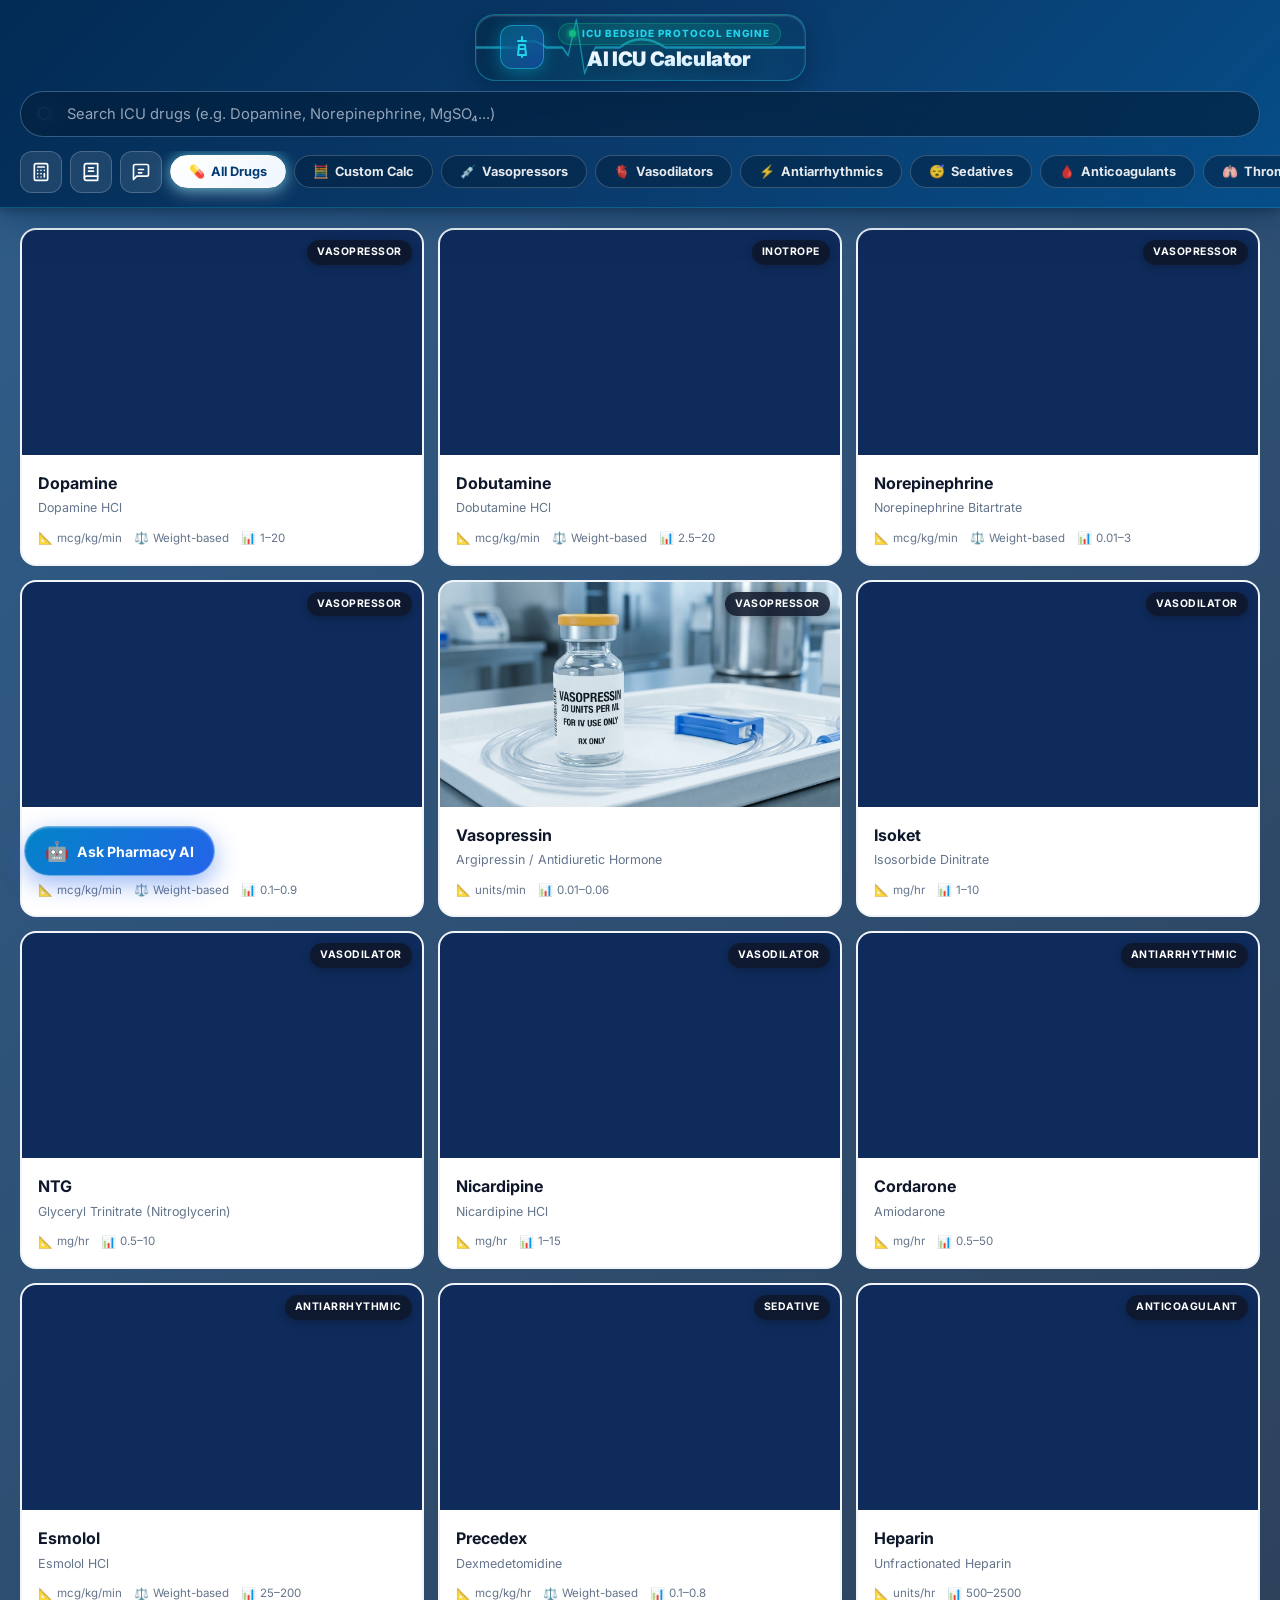
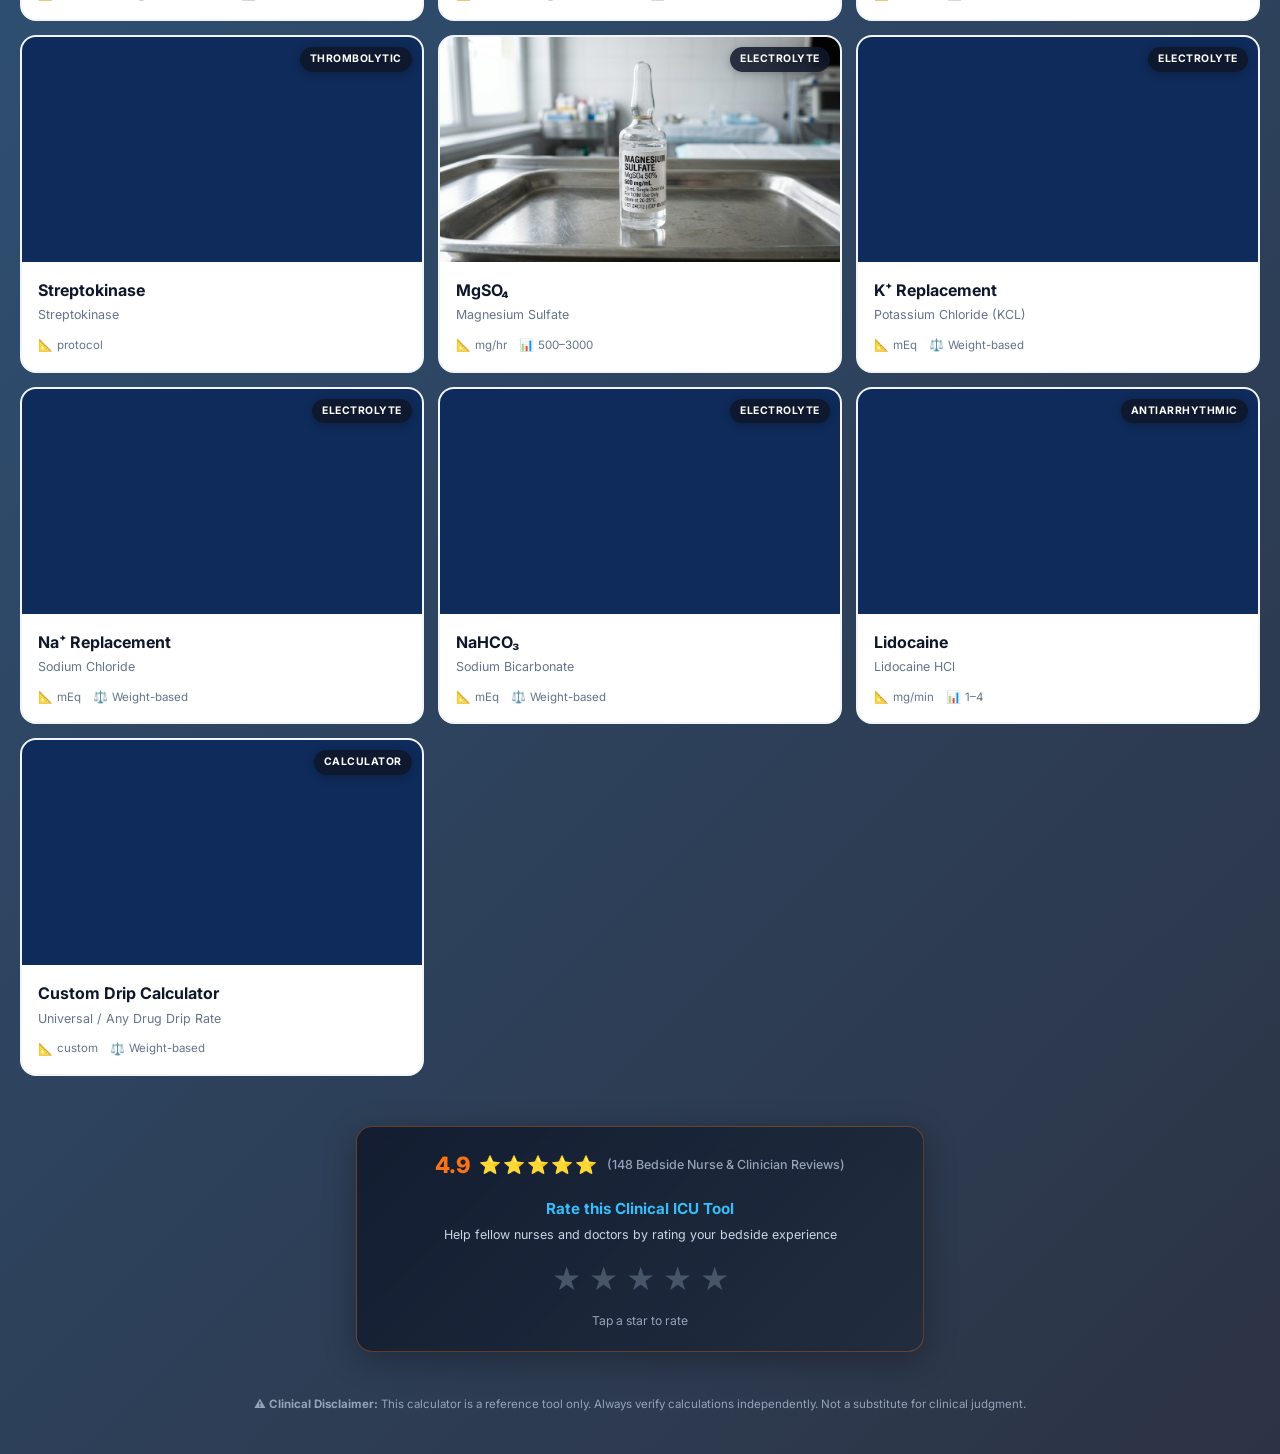
==== commit 609549c0: "Add Google Search Schema.org rating metadata and interactive 5-star clinical rating widget" ====
--- a/wwwroot/index.html
+++ b/wwwroot/index.html
@@ -8,8 +8,34 @@
   <meta name="apple-mobile-web-app-capable" content="yes">
   <meta name="apple-mobile-web-app-status-bar-style" content="default">
   <title>Al ICU Calculator</title>
-  <link rel="stylesheet" href="style.css">
+  <link rel="stylesheet" href="style.css?v=3">
   <link rel="icon" href="data:image/svg+xml,<svg xmlns='http://www.w3.org/2000/svg' viewBox='0 0 100 100'><text y='80' font-size='80'>💧</text></svg>">
+
+  <!-- ════════ Google Rich Snippets & Schema.org Rating Metadata ════════ -->
+  <script type="application/ld+json">
+  {
+    "@context": "https://schema.org",
+    "@type": "SoftwareApplication",
+    "name": "Al ICU Calculator",
+    "url": "https://icudrip.com",
+    "operatingSystem": "Web, iOS, Android, Windows",
+    "applicationCategory": "MedicalApplication",
+    "description": "ICU Drip Rate Calculator — Compute IV drip rates for vasopressors, antiarrhythmics, vasodilators, sedatives, anticoagulants, and electrolytes.",
+    "aggregateRating": {
+      "@type": "AggregateRating",
+      "ratingValue": "4.9",
+      "ratingCount": "148",
+      "reviewCount": "148",
+      "bestRating": "5",
+      "worstRating": "1"
+    },
+    "offers": {
+      "@type": "Offer",
+      "price": "0",
+      "priceCurrency": "USD"
+    }
+  }
+  </script>
 </head>
 <body>
 
@@ -201,6 +227,29 @@
     </div>
   </div>
 
+  <!-- ════════ Interactive Clinical Rating & Review Section ════════ -->
+  <section class="rating-widget-section">
+    <div class="rating-card">
+      <div class="rating-badge">
+        <span class="rating-score">4.9</span>
+        <div class="rating-stars-static">⭐⭐⭐⭐⭐</div>
+        <span class="rating-count">(148 Bedside Nurse &amp; Clinician Reviews)</span>
+      </div>
+      <div class="rating-interactive-box" id="ratingBox">
+        <h4 class="rating-title">Rate this Clinical ICU Tool</h4>
+        <p class="rating-subtitle">Help fellow nurses and doctors by rating your bedside experience</p>
+        <div class="star-rating-picker" id="starPicker">
+          <span class="star-btn" data-star="1" onclick="submitAppRating(1)">★</span>
+          <span class="star-btn" data-star="2" onclick="submitAppRating(2)">★</span>
+          <span class="star-btn" data-star="3" onclick="submitAppRating(3)">★</span>
+          <span class="star-btn" data-star="4" onclick="submitAppRating(4)">★</span>
+          <span class="star-btn" data-star="5" onclick="submitAppRating(5)">★</span>
+        </div>
+        <div class="rating-status-message" id="ratingStatusMsg">Tap a star to rate</div>
+      </div>
+    </div>
+  </section>
+
   <!-- ════════ Disclaimer ════════ -->
   <footer style="text-align:center; padding: 24px 20px 40px; font-size: 0.72rem; color: var(--gray-400); line-height: 1.5;">
     <strong>⚠️ Clinical Disclaimer:</strong> This calculator is a reference tool only.
@@ -276,7 +325,7 @@
     </div>
   </div>
 
-  <script src="app.js"></script>
-  <script src="chatbot.js"></script>
+  <script src="app.js?v=2"></script>
+  <script src="chatbot.js?v=2"></script>
 </body>
 </html>
--- a/wwwroot/style.css
+++ b/wwwroot/style.css
@@ -2983,5 +2983,89 @@
   transform: scale(0.96);
 }
 
-
-
+/* ── Clinical User Rating Widget ── */
+.rating-widget-section {
+  max-width: 600px;
+  margin: 30px auto 20px;
+  padding: 0 16px;
+}
+
+.rating-card {
+  background: linear-gradient(135deg, rgba(15, 23, 42, 0.85) 0%, rgba(30, 41, 59, 0.75) 100%);
+  border: 1px solid rgba(249, 115, 22, 0.35);
+  box-shadow: 0 8px 32px rgba(0, 0, 0, 0.3);
+  backdrop-filter: blur(12px);
+  border-radius: 16px;
+  padding: 20px 24px;
+  text-align: center;
+  color: #F8FAFC;
+}
+
+.rating-badge {
+  display: flex;
+  align-items: center;
+  justify-content: center;
+  gap: 8px;
+  flex-wrap: wrap;
+  margin-bottom: 14px;
+}
+
+.rating-score {
+  font-size: 1.4rem;
+  font-weight: 800;
+  color: #F97316;
+}
+
+.rating-stars-static {
+  font-size: 1.1rem;
+  letter-spacing: 2px;
+}
+
+.rating-count {
+  font-size: 0.78rem;
+  color: #94A3B8;
+  font-weight: 500;
+}
+
+.rating-title {
+  font-size: 0.95rem;
+  font-weight: 700;
+  color: #38BDF8;
+  margin: 0 0 4px 0;
+}
+
+.rating-subtitle {
+  font-size: 0.78rem;
+  color: #CBD5E1;
+  margin: 0 0 12px 0;
+}
+
+.star-rating-picker {
+  display: inline-flex;
+  gap: 8px;
+  margin-bottom: 8px;
+}
+
+.star-btn {
+  font-size: 1.8rem;
+  color: #475569;
+  cursor: pointer;
+  transition: transform 0.15s ease, color 0.15s ease;
+  user-select: none;
+}
+
+.star-btn:hover,
+.star-btn.active {
+  color: #FACC15;
+  transform: scale(1.2);
+  filter: drop-shadow(0 0 8px rgba(250, 204, 21, 0.6));
+}
+
+.rating-status-message {
+  font-size: 0.76rem;
+  color: #94A3B8;
+  min-height: 20px;
+}
+
+
+
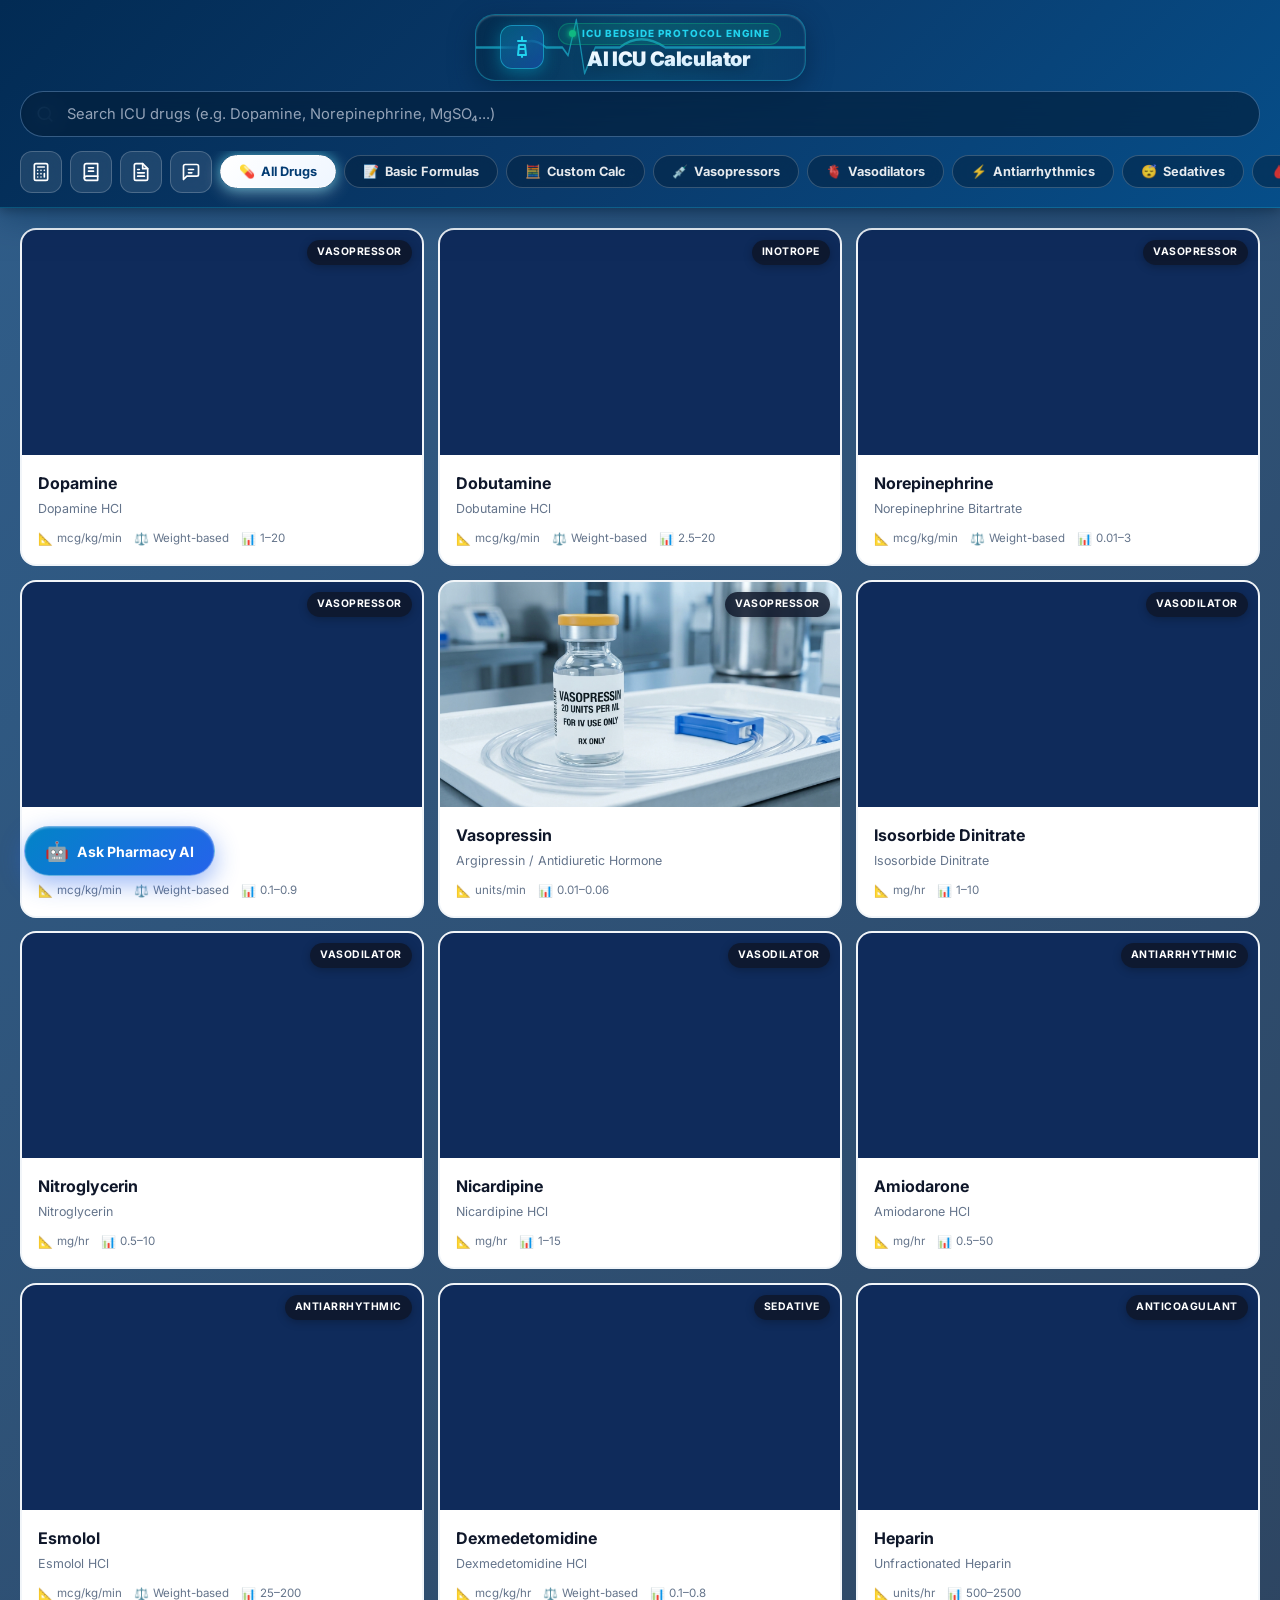
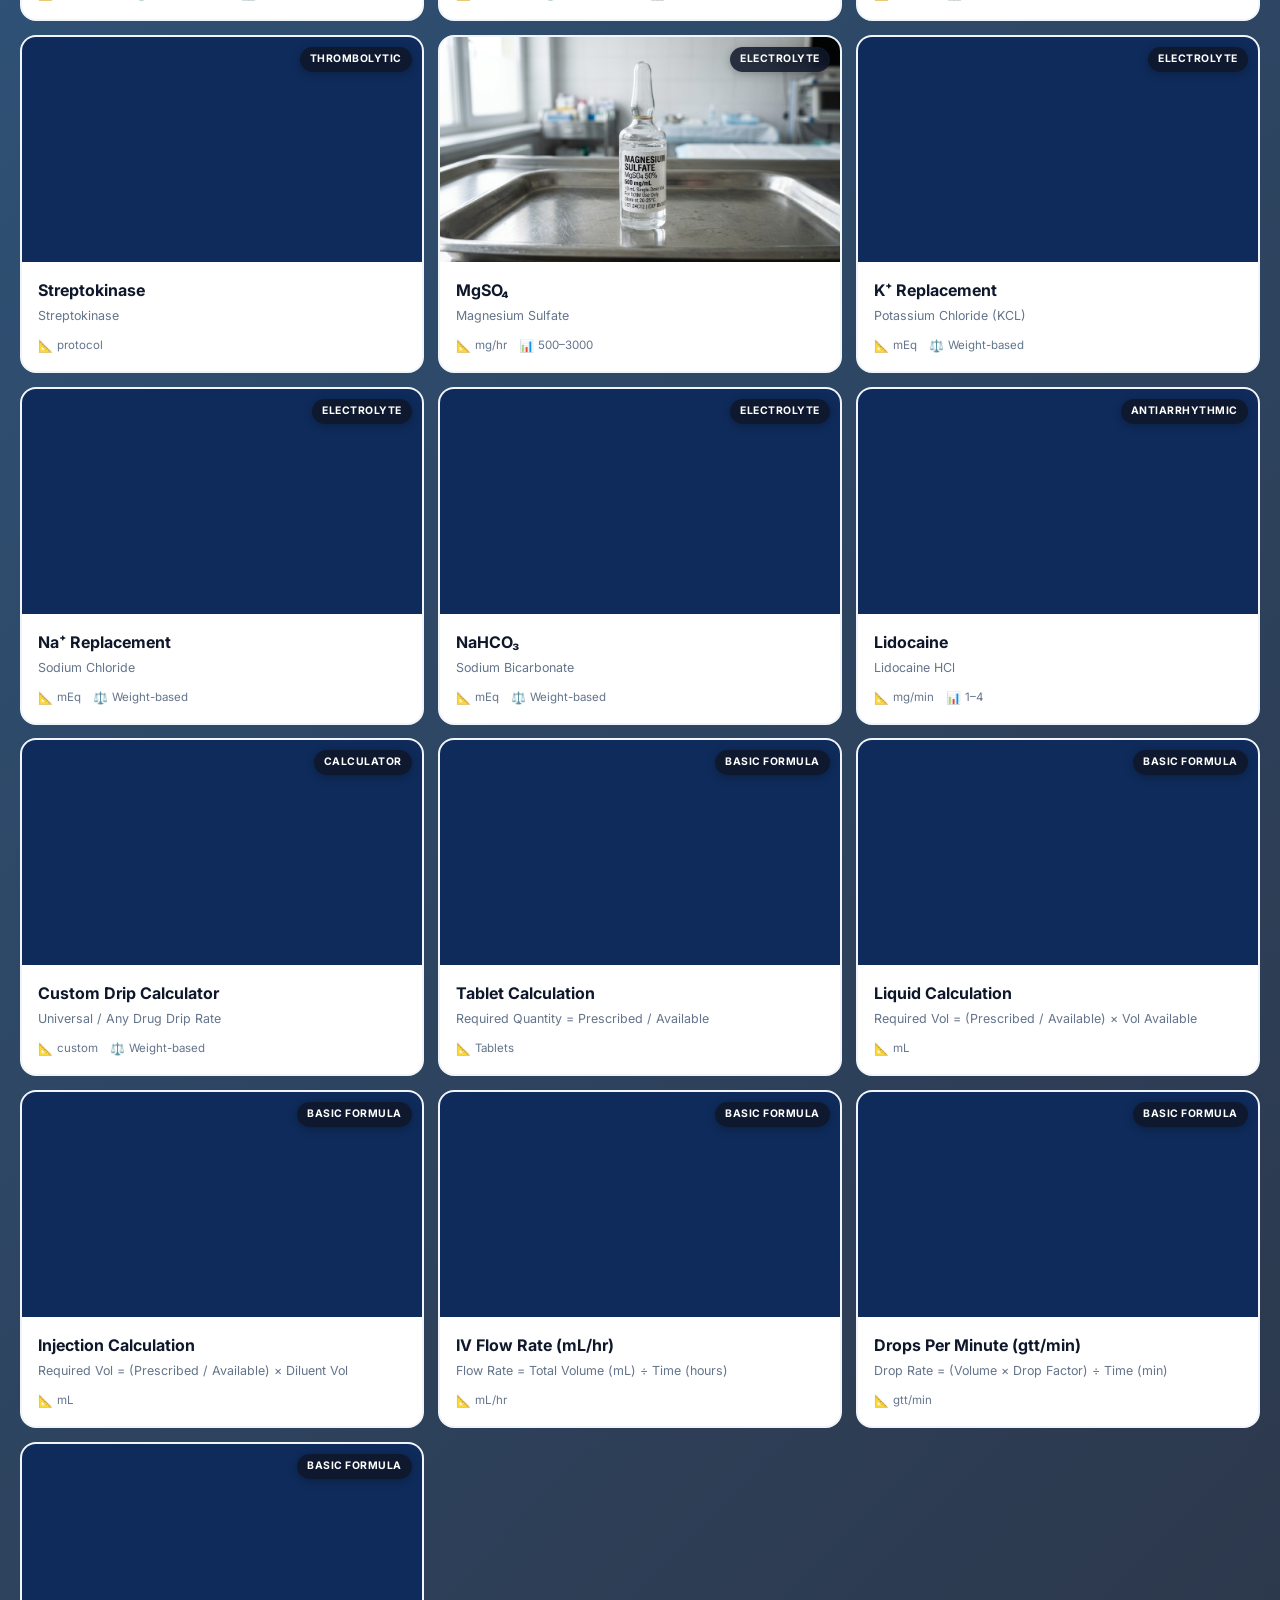
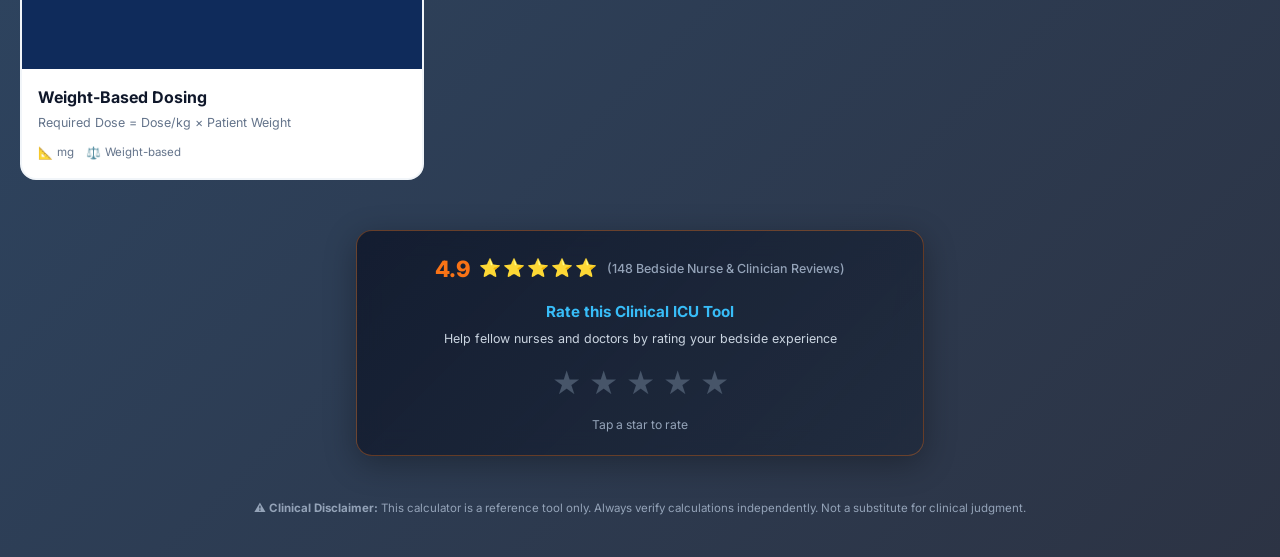
==== commit 906667b8: "Add Drug Calculations Made Easy suite (6 fundamental formulas, calculators, modal & examples)" ====
--- a/wwwroot/index.html
+++ b/wwwroot/index.html
@@ -105,6 +105,16 @@
           <line x1="9" y1="11" x2="15" y2="11" />
         </svg>
       </button>
+      <!-- Drug Calculations Made Easy Button -->
+      <button class="header-btn icu-action-btn category-bar-btn" onclick="openBasicFormulasModal()" title="Drug Calculations Made Easy" aria-label="Open Drug Calculations Made Easy panel">
+        <svg width="20" height="20" viewBox="0 0 24 24" fill="none" stroke="currentColor" stroke-width="2" stroke-linecap="round" stroke-linejoin="round">
+          <path d="M14 2H6a2 2 0 0 0-2 2v16a2 2 0 0 0 2 2h12a2 2 0 0 0 2-2V8z"></path>
+          <polyline points="14 2 14 8 20 8"></polyline>
+          <line x1="16" y1="13" x2="8" y2="13"></line>
+          <line x1="16" y1="17" x2="8" y2="17"></line>
+          <polyline points="10 9 9 9 8 9"></polyline>
+        </svg>
+      </button>
       <!-- AI Pharmacy Chatbot Button -->
       <button class="header-btn icu-action-btn category-bar-btn" onclick="openChatbot()" title="AI Critical Care Pharmacy Assistant" aria-label="Open AI Pharmacy Assistant">
         <svg width="20" height="20" viewBox="0 0 24 24" fill="none" stroke="currentColor" stroke-width="2" stroke-linecap="round" stroke-linejoin="round">
@@ -227,6 +237,106 @@
     </div>
   </div>
 
+  <!-- ════════ Drug Calculations Made Easy Modal ════════ -->
+  <div class="dosing-table-overlay" id="basicFormulasOverlay" onclick="if(event.target===this) closeBasicFormulasModal()">
+    <div class="dosing-table-modal" style="max-width: 850px;">
+      <div class="dosing-table-header">
+        <div>
+          <h3>📝 Drug Calculations Made Easy</h3>
+          <div class="dosing-table-sub">Quick Drug Calculation Formulas with Worked Examples</div>
+        </div>
+        <button class="math-calc-close" onclick="closeBasicFormulasModal()" aria-label="Close modal">✕</button>
+      </div>
+
+      <div class="dosing-table-body" style="padding: 20px;">
+        <div class="basic-formulas-grid" style="display: grid; grid-template-columns: repeat(auto-fit, minmax(350px, 1fr)); gap: 16px;">
+          
+          <!-- Formula 1: Tablet Calculation -->
+          <div class="ref-card" style="background: rgba(15, 23, 42, 0.7); border: 1px solid var(--orange-500); border-radius: 12px; padding: 16px;">
+            <h4 style="color: var(--orange-500); margin-bottom: 8px; display:flex; align-items:center; gap:8px;">💊 1. Tablet Calculation</h4>
+            <div style="font-size: 0.85rem; background: rgba(0,0,0,0.35); padding: 8px 12px; border-radius: 8px; font-family: monospace; color: #38bdf8; margin-bottom: 10px;">
+              Required Quantity = Prescribed Dose ÷ Available Dose
+            </div>
+            <div style="font-size: 0.82rem; color: #cbd5e1; line-height: 1.5;">
+              <strong>Worked Example:</strong><br>
+              • Prescribed Dose = 500 mg<br>
+              • Available Dose = 250 mg / tablet<br>
+              • <strong>Answer:</strong> 500 ÷ 250 = <span style="color:#22c55e; font-weight:bold;">2 Tablets</span>
+            </div>
+          </div>
+
+          <!-- Formula 2: Liquid Calculation -->
+          <div class="ref-card" style="background: rgba(15, 23, 42, 0.7); border: 1px solid #38bdf8; border-radius: 12px; padding: 16px;">
+            <h4 style="color: #38bdf8; margin-bottom: 8px; display:flex; align-items:center; gap:8px;">🧪 2. Liquid Calculation</h4>
+            <div style="font-size: 0.85rem; background: rgba(0,0,0,0.35); padding: 8px 12px; border-radius: 8px; font-family: monospace; color: #38bdf8; margin-bottom: 10px;">
+              Required Vol = (Prescribed ÷ Available) × Vol Available
+            </div>
+            <div style="font-size: 0.82rem; color: #cbd5e1; line-height: 1.5;">
+              <strong>Worked Example:</strong><br>
+              • Prescribed Dose = 250 mg<br>
+              • Available Dose = 125 mg / 5 mL<br>
+              • <strong>Answer:</strong> (250 ÷ 125) × 5 = <span style="color:#22c55e; font-weight:bold;">10 mL</span>
+            </div>
+          </div>
+
+          <!-- Formula 3: Injection Calculation -->
+          <div class="ref-card" style="background: rgba(15, 23, 42, 0.7); border: 1px solid #a855f7; border-radius: 12px; padding: 16px;">
+            <h4 style="color: #a855f7; margin-bottom: 8px; display:flex; align-items:center; gap:8px;">💉 3. Injection Calculation</h4>
+            <div style="font-size: 0.85rem; background: rgba(0,0,0,0.35); padding: 8px 12px; border-radius: 8px; font-family: monospace; color: #38bdf8; margin-bottom: 10px;">
+              Required Vol = (Prescribed ÷ Available) × Diluent Vol
+            </div>
+            <div style="font-size: 0.82rem; color: #cbd5e1; line-height: 1.5;">
+              <strong>Worked Example:</strong><br>
+              • Prescribed Dose = 500 mg<br>
+              • Available Dose = 1 g (1000 mg) / 10 mL<br>
+              • <strong>Answer:</strong> (500 ÷ 1000) × 10 = <span style="color:#22c55e; font-weight:bold;">5 mL</span>
+            </div>
+          </div>
+
+          <!-- Formula 4: IV Flow Rate (mL/hr) -->
+          <div class="ref-card" style="background: rgba(15, 23, 42, 0.7); border: 1px solid #22c55e; border-radius: 12px; padding: 16px;">
+            <h4 style="color: #22c55e; margin-bottom: 8px; display:flex; align-items:center; gap:8px;">💧 4. IV Flow Rate (mL/hr)</h4>
+            <div style="font-size: 0.85rem; background: rgba(0,0,0,0.35); padding: 8px 12px; border-radius: 8px; font-family: monospace; color: #38bdf8; margin-bottom: 10px;">
+              Flow Rate (mL/hr) = Total Volume (mL) ÷ Time (hours)
+            </div>
+            <div style="font-size: 0.82rem; color: #cbd5e1; line-height: 1.5;">
+              <strong>Worked Example:</strong><br>
+              • Total Volume = 1000 mL over 8 hours<br>
+              • <strong>Answer:</strong> 1000 ÷ 8 = <span style="color:#22c55e; font-weight:bold;">125 mL/hr</span>
+            </div>
+          </div>
+
+          <!-- Formula 5: Drops Per Minute (gtt/min) -->
+          <div class="ref-card" style="background: rgba(15, 23, 42, 0.7); border: 1px solid #eab308; border-radius: 12px; padding: 16px;">
+            <h4 style="color: #eab308; margin-bottom: 8px; display:flex; align-items:center; gap:8px;">⏱️ 5. Drops Per Minute (gtt/min)</h4>
+            <div style="font-size: 0.85rem; background: rgba(0,0,0,0.35); padding: 8px 12px; border-radius: 8px; font-family: monospace; color: #38bdf8; margin-bottom: 10px;">
+              Flow Rate (gtt/min) = (Volume × Drop Factor) ÷ Time (min)
+            </div>
+            <div style="font-size: 0.82rem; color: #cbd5e1; line-height: 1.5;">
+              <strong>Worked Example:</strong><br>
+              • 500 mL over 4 hours (240 min), Drop Factor = 20 gtt/mL<br>
+              • <strong>Answer:</strong> (500 × 20) ÷ 240 = <span style="color:#22c55e; font-weight:bold;">42 gtt/min</span>
+            </div>
+          </div>
+
+          <!-- Formula 6: Weight-Based Dosing -->
+          <div class="ref-card" style="background: rgba(15, 23, 42, 0.7); border: 1px solid #ec4899; border-radius: 12px; padding: 16px;">
+            <h4 style="color: #ec4899; margin-bottom: 8px; display:flex; align-items:center; gap:8px;">⚖️ 6. Weight-Based Dosing</h4>
+            <div style="font-size: 0.85rem; background: rgba(0,0,0,0.35); padding: 8px 12px; border-radius: 8px; font-family: monospace; color: #38bdf8; margin-bottom: 10px;">
+              Required Dose = Dose/kg × Patient Weight (kg)
+            </div>
+            <div style="font-size: 0.82rem; color: #cbd5e1; line-height: 1.5;">
+              <strong>Worked Example:</strong><br>
+              • Dose/kg = 15 mg/kg, Patient Weight = 20 kg<br>
+              • <strong>Answer:</strong> 15 × 20 = <span style="color:#22c55e; font-weight:bold;">300 mg</span>
+            </div>
+          </div>
+
+        </div>
+      </div>
+    </div>
+  </div>
+
   <!-- ════════ Interactive Clinical Rating & Review Section ════════ -->
   <section class="rating-widget-section">
     <div class="rating-card">
--- a/wwwroot/style.css
+++ b/wwwroot/style.css
@@ -122,8 +122,8 @@
   top: 0;
   z-index: 100;
   box-shadow: 0 8px 30px rgba(2, 43, 84, 0.5), 0 2px 10px rgba(0, 0, 0, 0.3);
-  backdrop-filter: blur(16px);
-  -webkit-backdrop-filter: blur(16px);
+  transform: translateZ(0);
+  will-change: transform;
   border-bottom: 1px solid rgba(34, 211, 238, 0.25);
   overflow: hidden;
 }
@@ -545,6 +545,8 @@
   overflow: hidden;
   display: flex;
   flex-direction: column;
+  transform: translateZ(0);
+  contain: layout style paint;
 }
 
 .drug-card::before {
@@ -2664,12 +2666,12 @@
 
 .chatbot-modal {
   position: fixed;
-  bottom: 24px;
+  bottom: 80px;
   left: 24px;
-  width: 420px;
+  width: 360px;
   max-width: calc(100vw - 32px);
-  height: 600px;
-  max-height: calc(100vh - 100px);
+  height: 480px;
+  max-height: calc(100vh - 120px);
   background: linear-gradient(145deg, #0F172A 0%, #1E293B 100%);
   border: 1.5px solid rgba(56, 189, 248, 0.35);
   border-radius: var(--radius-xl);
@@ -2916,15 +2918,16 @@
 }
 
 /* Mobile Responsive Adjustments for Chatbot */
-@media (max-width: 480px) {
+@media (max-width: 600px) {
   .chatbot-modal {
-    bottom: 0;
-    left: 0;
-    right: 0;
-    width: 100vw;
-    height: 85vh;
-    max-width: 100vw;
-    border-radius: 20px 20px 0 0;
+    bottom: 75px;
+    left: 12px;
+    right: 12px;
+    width: calc(100vw - 24px);
+    max-width: 380px;
+    height: 52vh;
+    max-height: 420px;
+    border-radius: 18px;
   }
 
   .chatbot-fab {
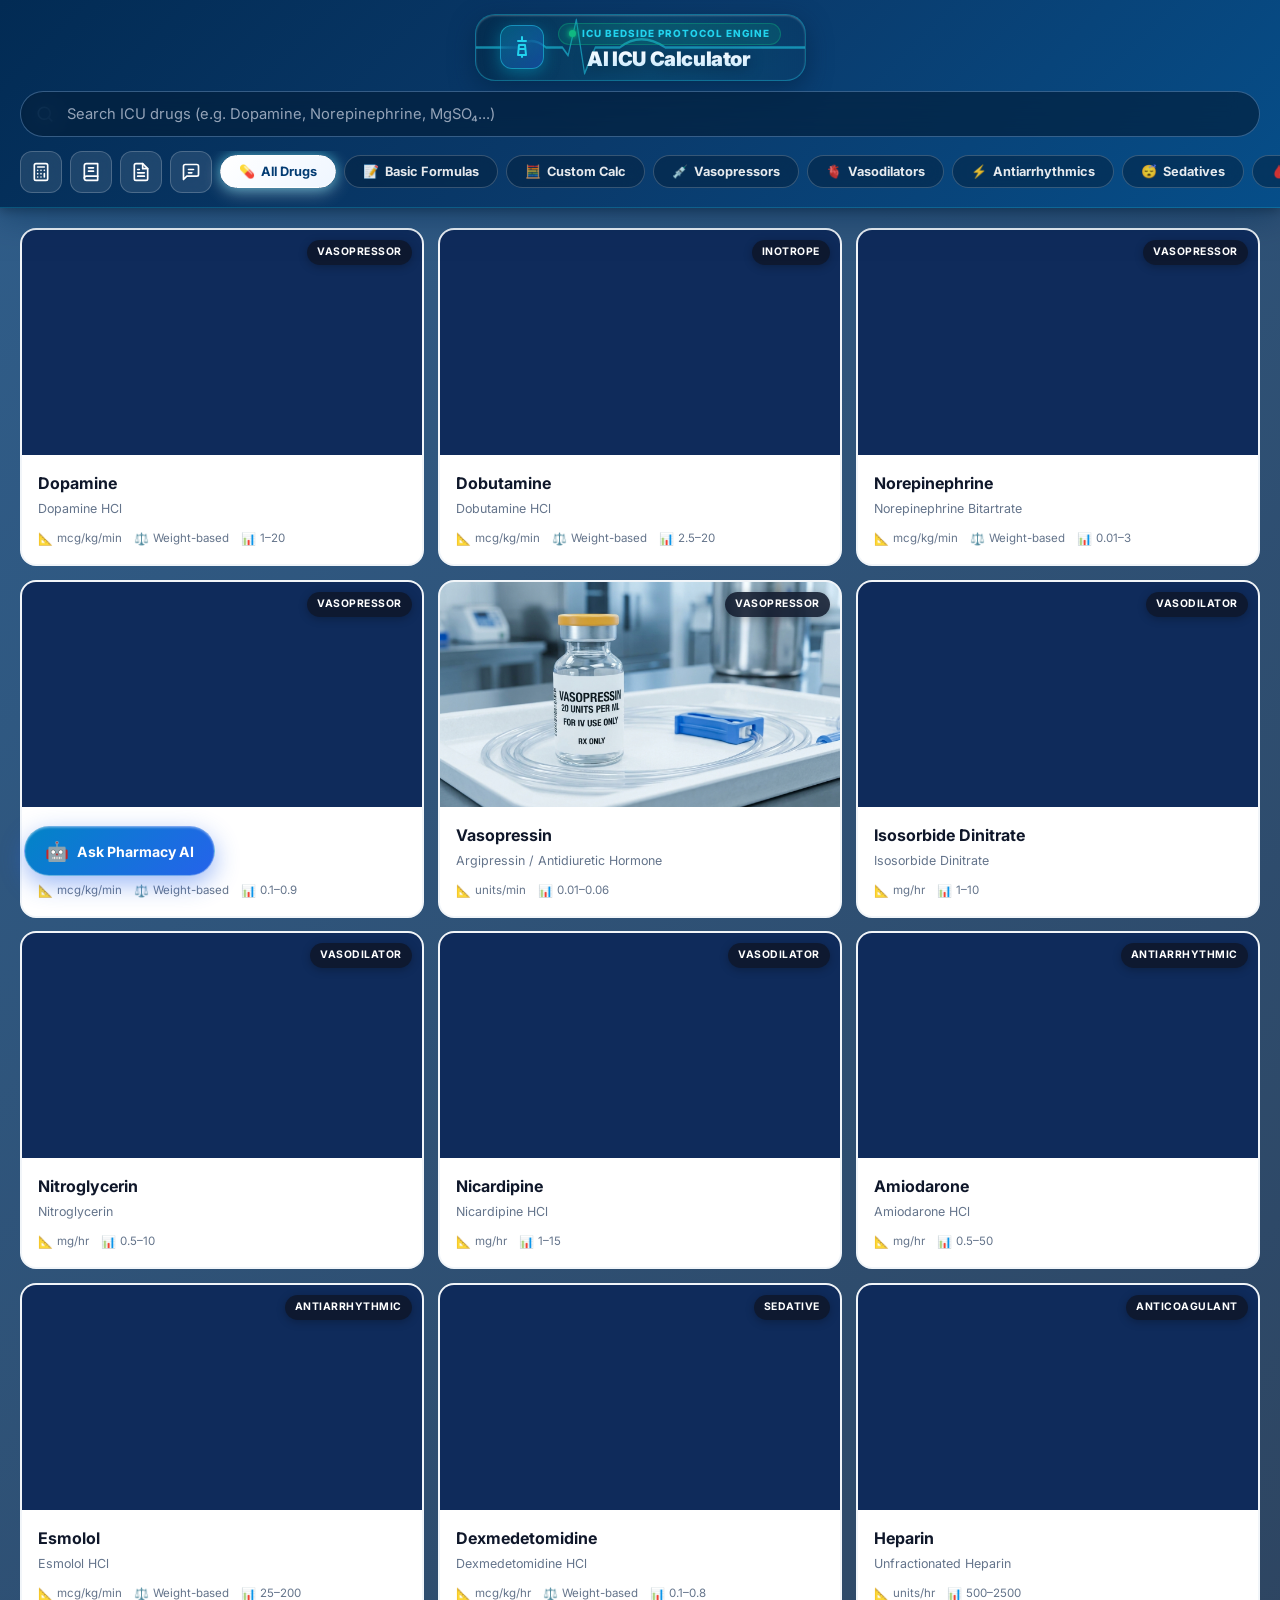
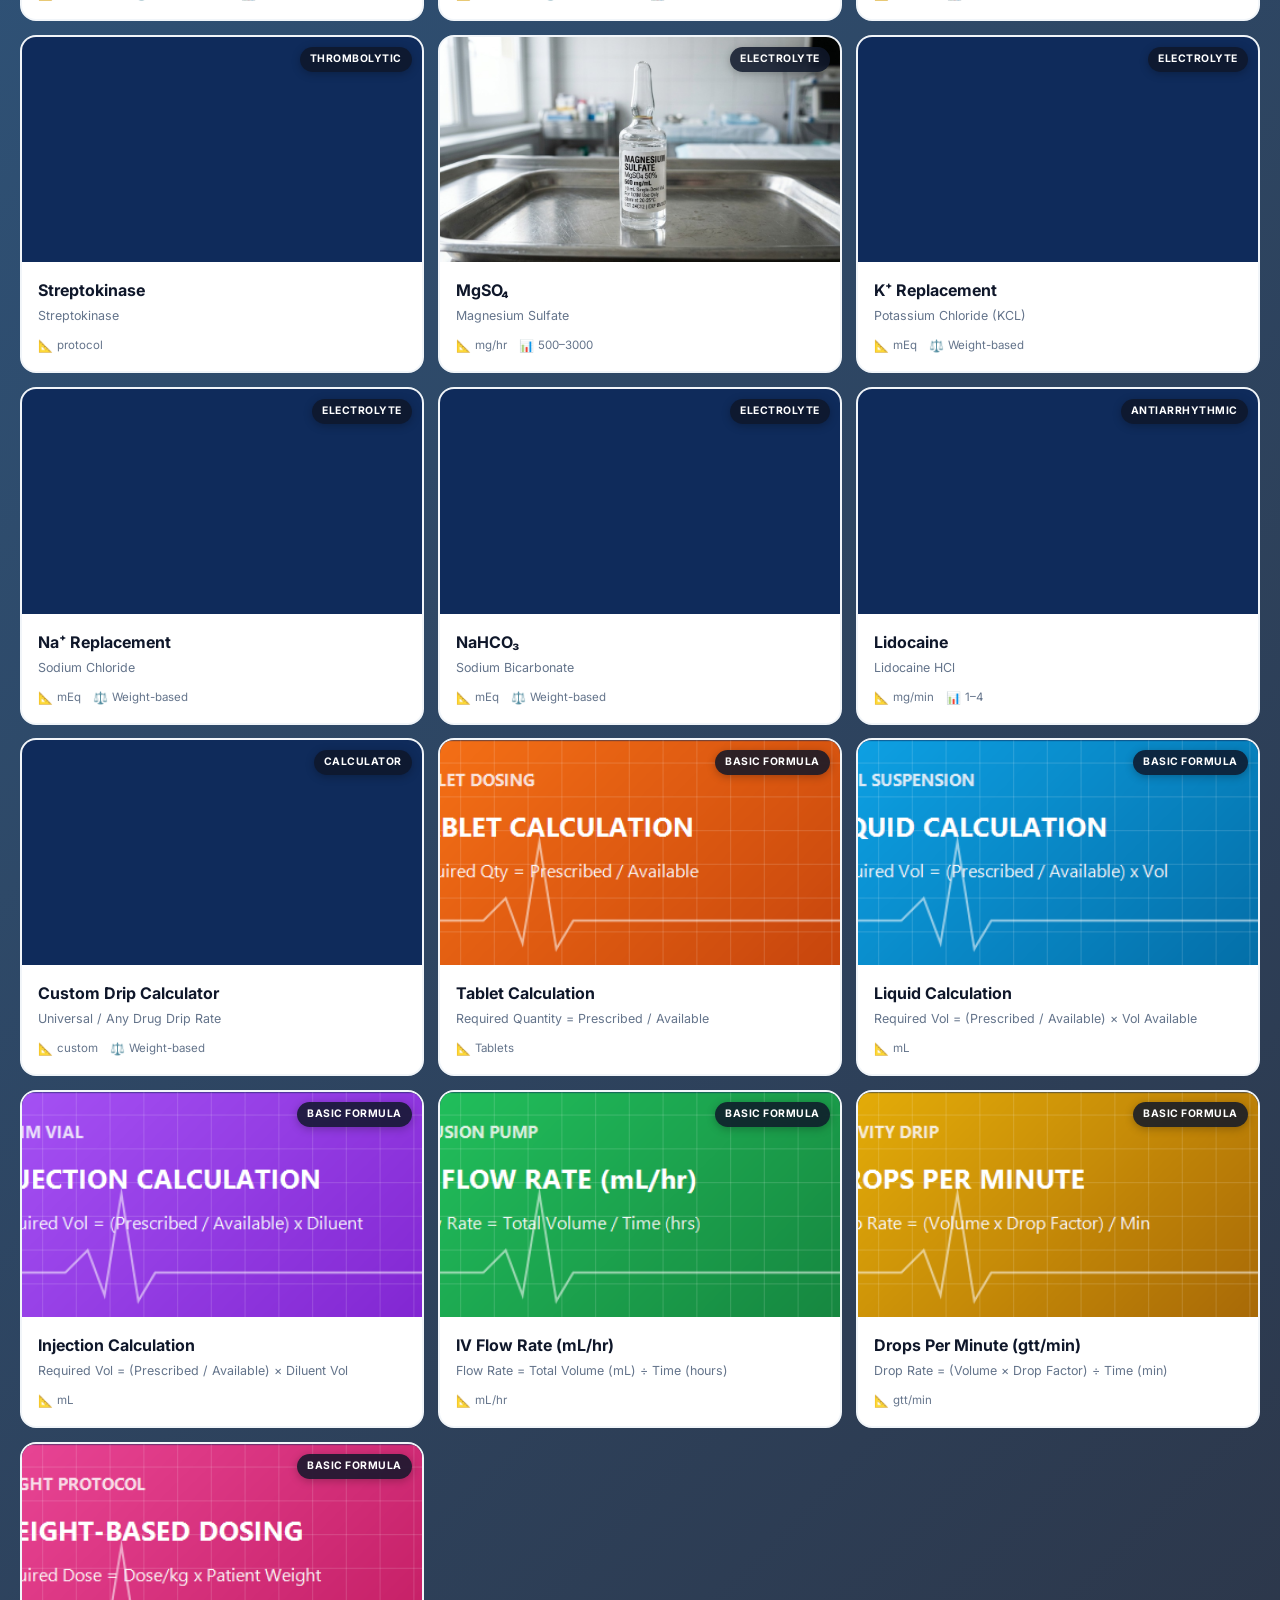
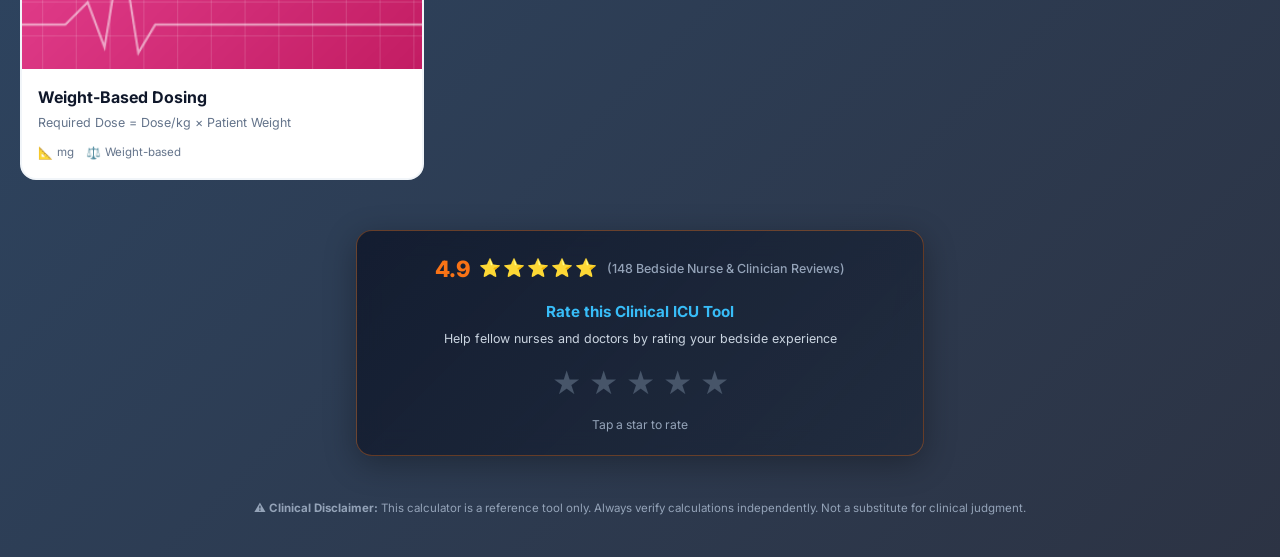
==== commit dc9350ce: "feat: Add Drug Calculations Made Easy (6 interactive formulas with bidirectional modes, presets, for" ====
--- a/wwwroot/index.html
+++ b/wwwroot/index.html
@@ -263,6 +263,9 @@
               • Available Dose = 250 mg / tablet<br>
               • <strong>Answer:</strong> 500 ÷ 250 = <span style="color:#22c55e; font-weight:bold;">2 Tablets</span>
             </div>
+            <button class="preset-chip-btn" onclick="closeBasicFormulasModal(); openCalculator('tabletCalc');" style="margin-top: 12px; width: 100%; padding: 8px 12px; font-size: 0.8rem; justify-content: center; background: var(--orange-500); color: #fff; border-color: var(--orange-500);">
+              ⚡ Open Interactive Tablet Calculator
+            </button>
           </div>
 
           <!-- Formula 2: Liquid Calculation -->
@@ -277,6 +280,9 @@
               • Available Dose = 125 mg / 5 mL<br>
               • <strong>Answer:</strong> (250 ÷ 125) × 5 = <span style="color:#22c55e; font-weight:bold;">10 mL</span>
             </div>
+            <button class="preset-chip-btn" onclick="closeBasicFormulasModal(); openCalculator('liquidCalc');" style="margin-top: 12px; width: 100%; padding: 8px 12px; font-size: 0.8rem; justify-content: center; background: #0284c7; color: #fff; border-color: #0284c7;">
+              ⚡ Open Interactive Liquid Calculator
+            </button>
           </div>
 
           <!-- Formula 3: Injection Calculation -->
@@ -291,6 +297,9 @@
               • Available Dose = 1 g (1000 mg) / 10 mL<br>
               • <strong>Answer:</strong> (500 ÷ 1000) × 10 = <span style="color:#22c55e; font-weight:bold;">5 mL</span>
             </div>
+            <button class="preset-chip-btn" onclick="closeBasicFormulasModal(); openCalculator('injectionCalc');" style="margin-top: 12px; width: 100%; padding: 8px 12px; font-size: 0.8rem; justify-content: center; background: #9333ea; color: #fff; border-color: #9333ea;">
+              ⚡ Open Interactive Injection Calculator
+            </button>
           </div>
 
           <!-- Formula 4: IV Flow Rate (mL/hr) -->
@@ -304,6 +313,9 @@
               • Total Volume = 1000 mL over 8 hours<br>
               • <strong>Answer:</strong> 1000 ÷ 8 = <span style="color:#22c55e; font-weight:bold;">125 mL/hr</span>
             </div>
+            <button class="preset-chip-btn" onclick="closeBasicFormulasModal(); openCalculator('ivFlowRate');" style="margin-top: 12px; width: 100%; padding: 8px 12px; font-size: 0.8rem; justify-content: center; background: #16a34a; color: #fff; border-color: #16a34a;">
+              ⚡ Open Interactive Flow Rate Calculator
+            </button>
           </div>
 
           <!-- Formula 5: Drops Per Minute (gtt/min) -->
@@ -317,6 +329,9 @@
               • 500 mL over 4 hours (240 min), Drop Factor = 20 gtt/mL<br>
               • <strong>Answer:</strong> (500 × 20) ÷ 240 = <span style="color:#22c55e; font-weight:bold;">42 gtt/min</span>
             </div>
+            <button class="preset-chip-btn" onclick="closeBasicFormulasModal(); openCalculator('dropRate');" style="margin-top: 12px; width: 100%; padding: 8px 12px; font-size: 0.8rem; justify-content: center; background: #ca8a04; color: #fff; border-color: #ca8a04;">
+              ⚡ Open Interactive Drop Rate Calculator
+            </button>
           </div>
 
           <!-- Formula 6: Weight-Based Dosing -->
@@ -330,6 +345,9 @@
               • Dose/kg = 15 mg/kg, Patient Weight = 20 kg<br>
               • <strong>Answer:</strong> 15 × 20 = <span style="color:#22c55e; font-weight:bold;">300 mg</span>
             </div>
+            <button class="preset-chip-btn" onclick="closeBasicFormulasModal(); openCalculator('weightDoseBasic');" style="margin-top: 12px; width: 100%; padding: 8px 12px; font-size: 0.8rem; justify-content: center; background: #db2777; color: #fff; border-color: #db2777;">
+              ⚡ Open Interactive Weight-Based Calculator
+            </button>
           </div>
 
         </div>
--- a/wwwroot/style.css
+++ b/wwwroot/style.css
@@ -956,6 +956,51 @@
   pointer-events: none;
 }
 
+/* ── Quick-Tap Preset Chips & Rows ── */
+.quick-presets-row {
+  display: flex;
+  flex-wrap: wrap;
+  align-items: center;
+  gap: 6px;
+  margin-top: 8px;
+}
+
+.preset-label {
+  font-size: 0.72rem;
+  font-weight: 600;
+  color: var(--gray-500);
+  margin-right: 2px;
+}
+
+.preset-chip-btn {
+  display: inline-flex;
+  align-items: center;
+  justify-content: center;
+  padding: 4px 10px;
+  font-size: 0.75rem;
+  font-weight: 600;
+  font-family: inherit;
+  color: var(--orange-600);
+  background: var(--orange-50);
+  border: 1px solid var(--orange-200);
+  border-radius: var(--radius-full);
+  cursor: pointer;
+  transition: var(--transition-fast);
+  white-space: nowrap;
+}
+
+.preset-chip-btn:hover {
+  background: var(--orange-500);
+  color: var(--white);
+  border-color: var(--orange-500);
+  transform: translateY(-1px);
+  box-shadow: var(--shadow-sm);
+}
+
+.preset-chip-btn:active {
+  transform: translateY(0);
+}
+
 /* ── Concentration Selector ── */
 .conc-grid {
   display: grid;
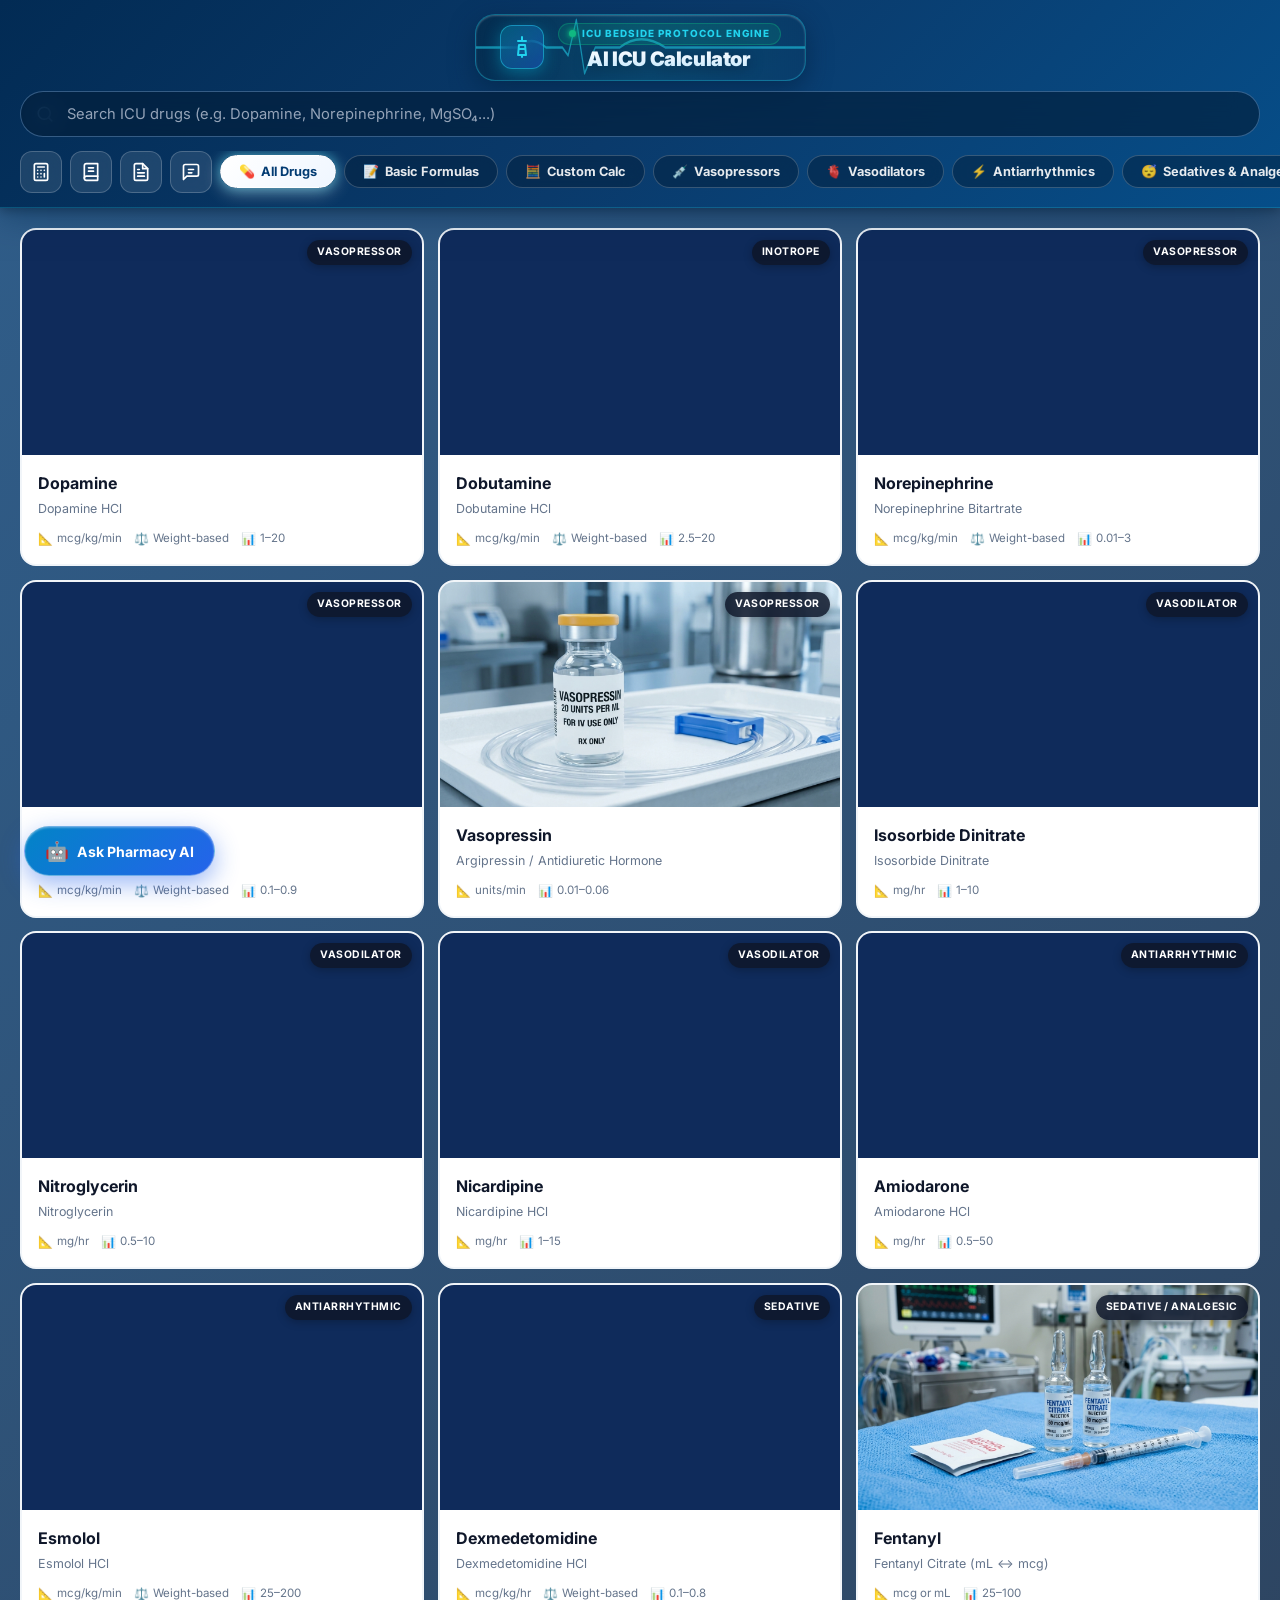
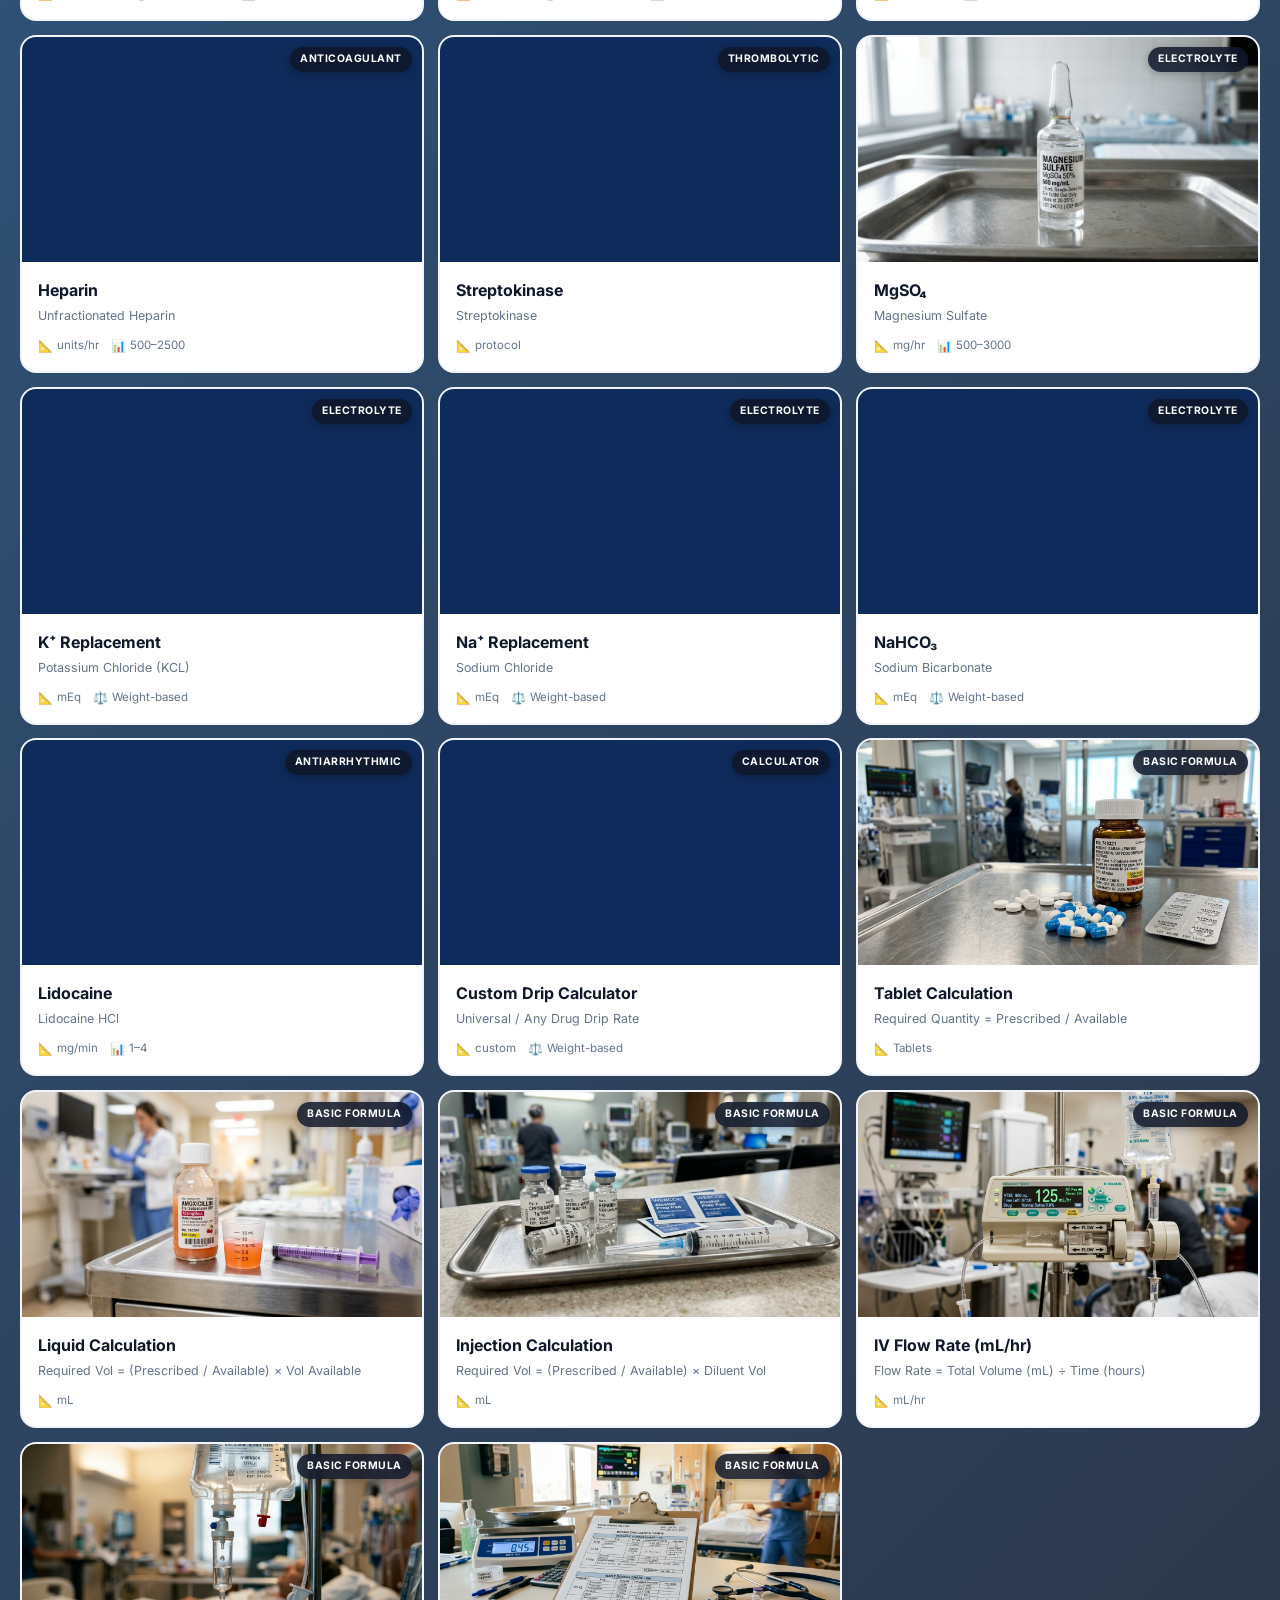
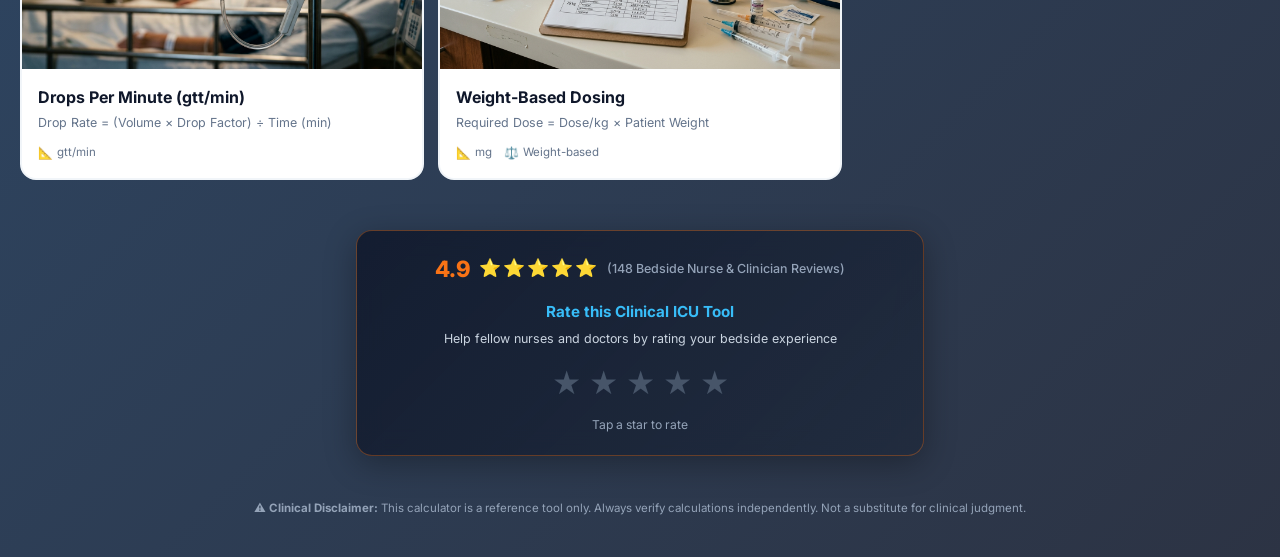
==== commit c6493512: "fix: bump cache-busting versions (app.js?v=3, chatbot.js?v=3, style.css?v=4) to force browser reload" ====
--- a/wwwroot/index.html
+++ b/wwwroot/index.html
@@ -8,7 +8,7 @@
   <meta name="apple-mobile-web-app-capable" content="yes">
   <meta name="apple-mobile-web-app-status-bar-style" content="default">
   <title>Al ICU Calculator</title>
-  <link rel="stylesheet" href="style.css?v=3">
+  <link rel="stylesheet" href="style.css?v=4">
   <link rel="icon" href="data:image/svg+xml,<svg xmlns='http://www.w3.org/2000/svg' viewBox='0 0 100 100'><text y='80' font-size='80'>💧</text></svg>">
 
   <!-- ════════ Google Rich Snippets & Schema.org Rating Metadata ════════ -->
@@ -453,7 +453,7 @@
     </div>
   </div>
 
-  <script src="app.js?v=2"></script>
-  <script src="chatbot.js?v=2"></script>
+  <script src="app.js?v=3"></script>
+  <script src="chatbot.js?v=3"></script>
 </body>
 </html>
--- a/wwwroot/style.css
+++ b/wwwroot/style.css
@@ -956,6 +956,33 @@
   pointer-events: none;
 }
 
+.input-unit-select {
+  position: absolute;
+  right: 8px;
+  height: 32px;
+  padding: 0 8px;
+  border: 1px solid var(--gray-300);
+  border-radius: var(--radius-sm);
+  background: var(--gray-50);
+  color: var(--gray-700);
+  font-size: 0.8rem;
+  font-weight: 600;
+  cursor: pointer;
+  outline: none;
+  transition: var(--transition-fast);
+}
+
+.input-unit-select:focus,
+.input-unit-select:hover {
+  border-color: var(--orange-500);
+  background: var(--white);
+  color: var(--orange-700);
+}
+
+.input-wrapper:has(.input-unit-select) .input-field {
+  padding-right: 76px;
+}
+
 /* ── Quick-Tap Preset Chips & Rows ── */
 .quick-presets-row {
   display: flex;
